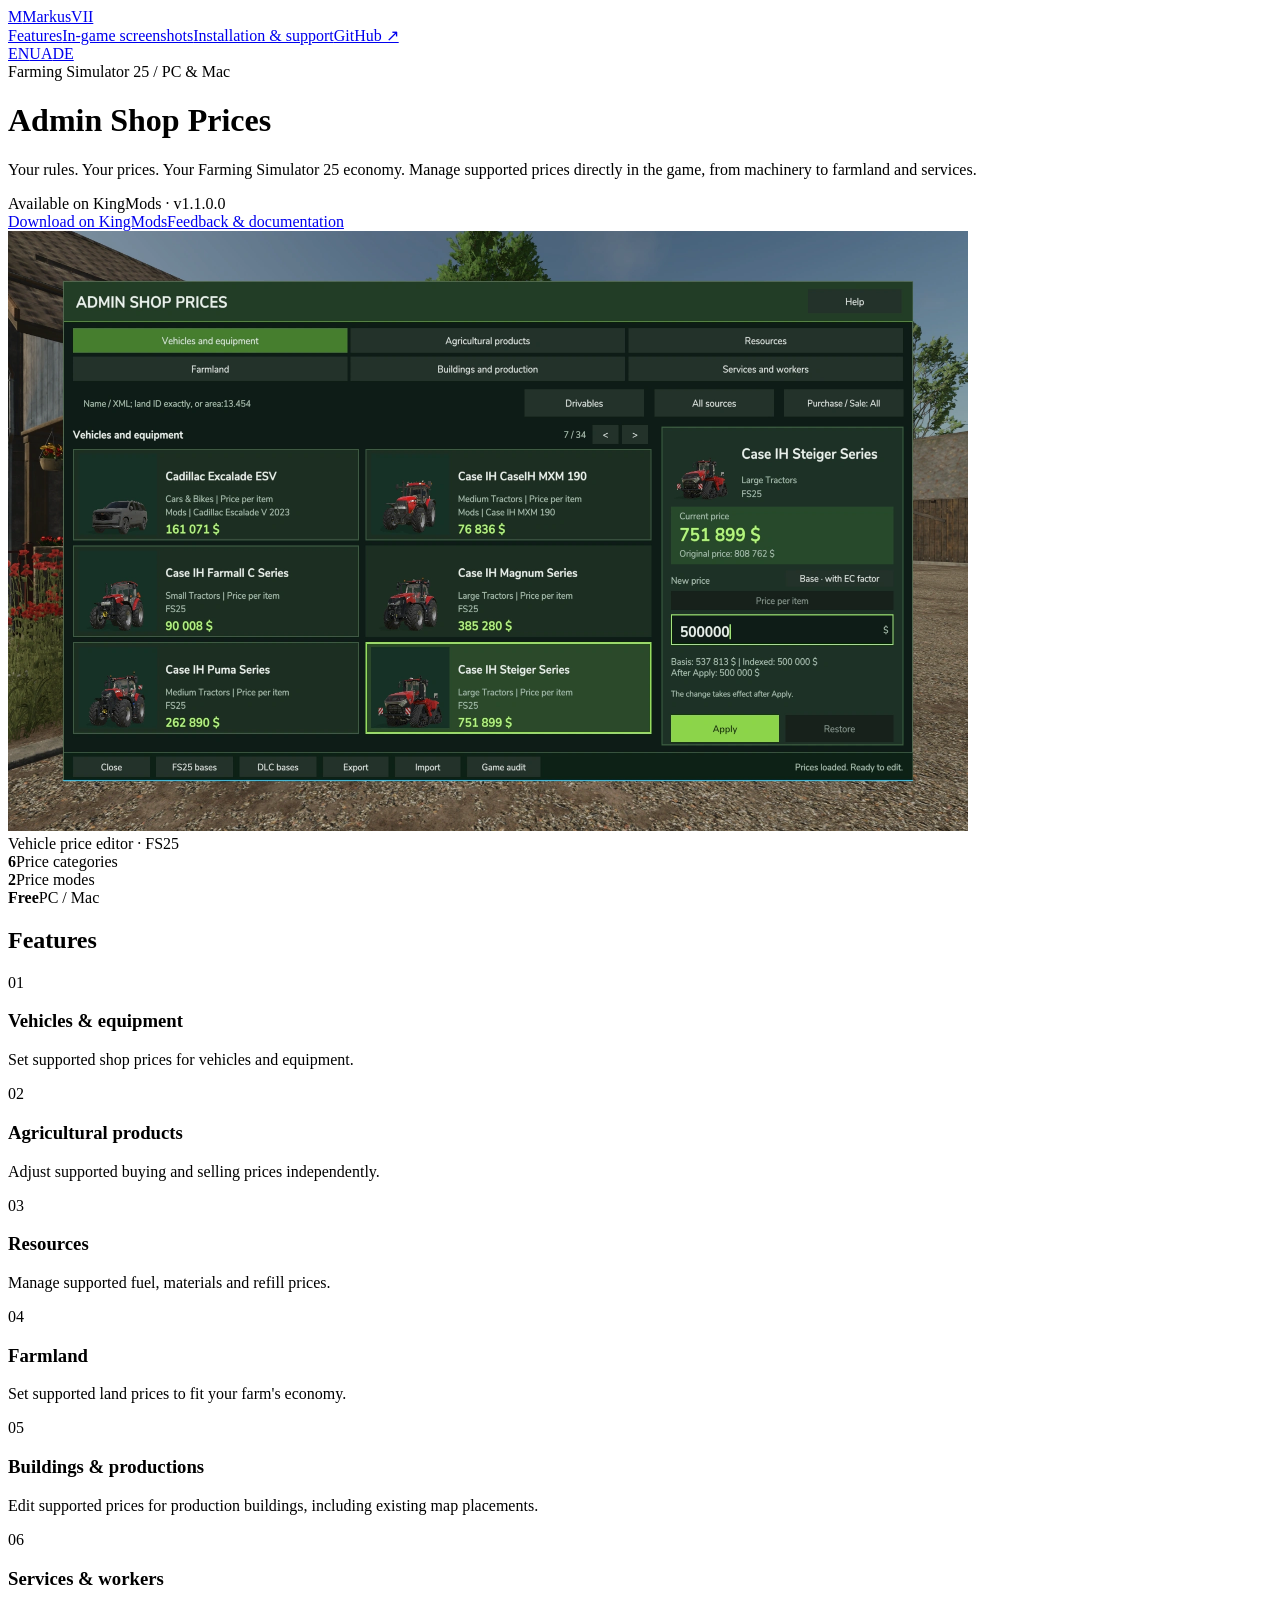
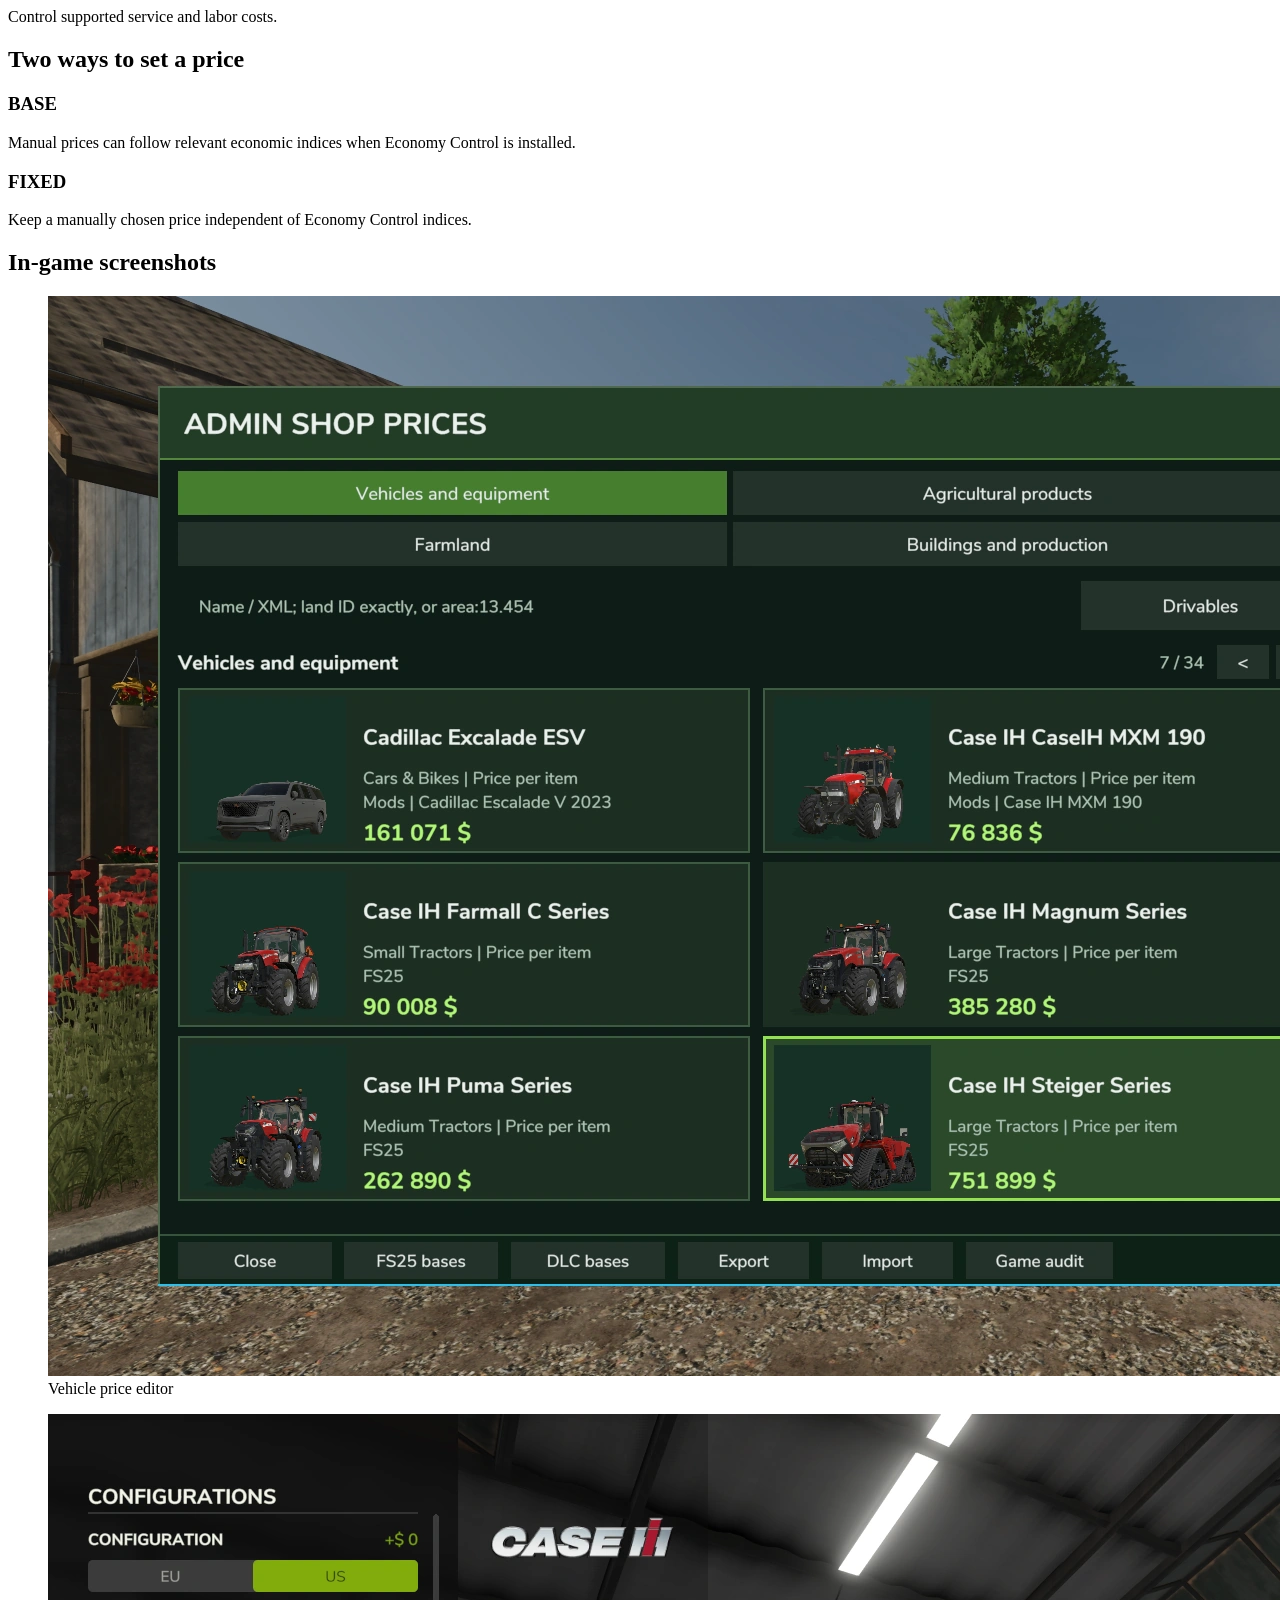
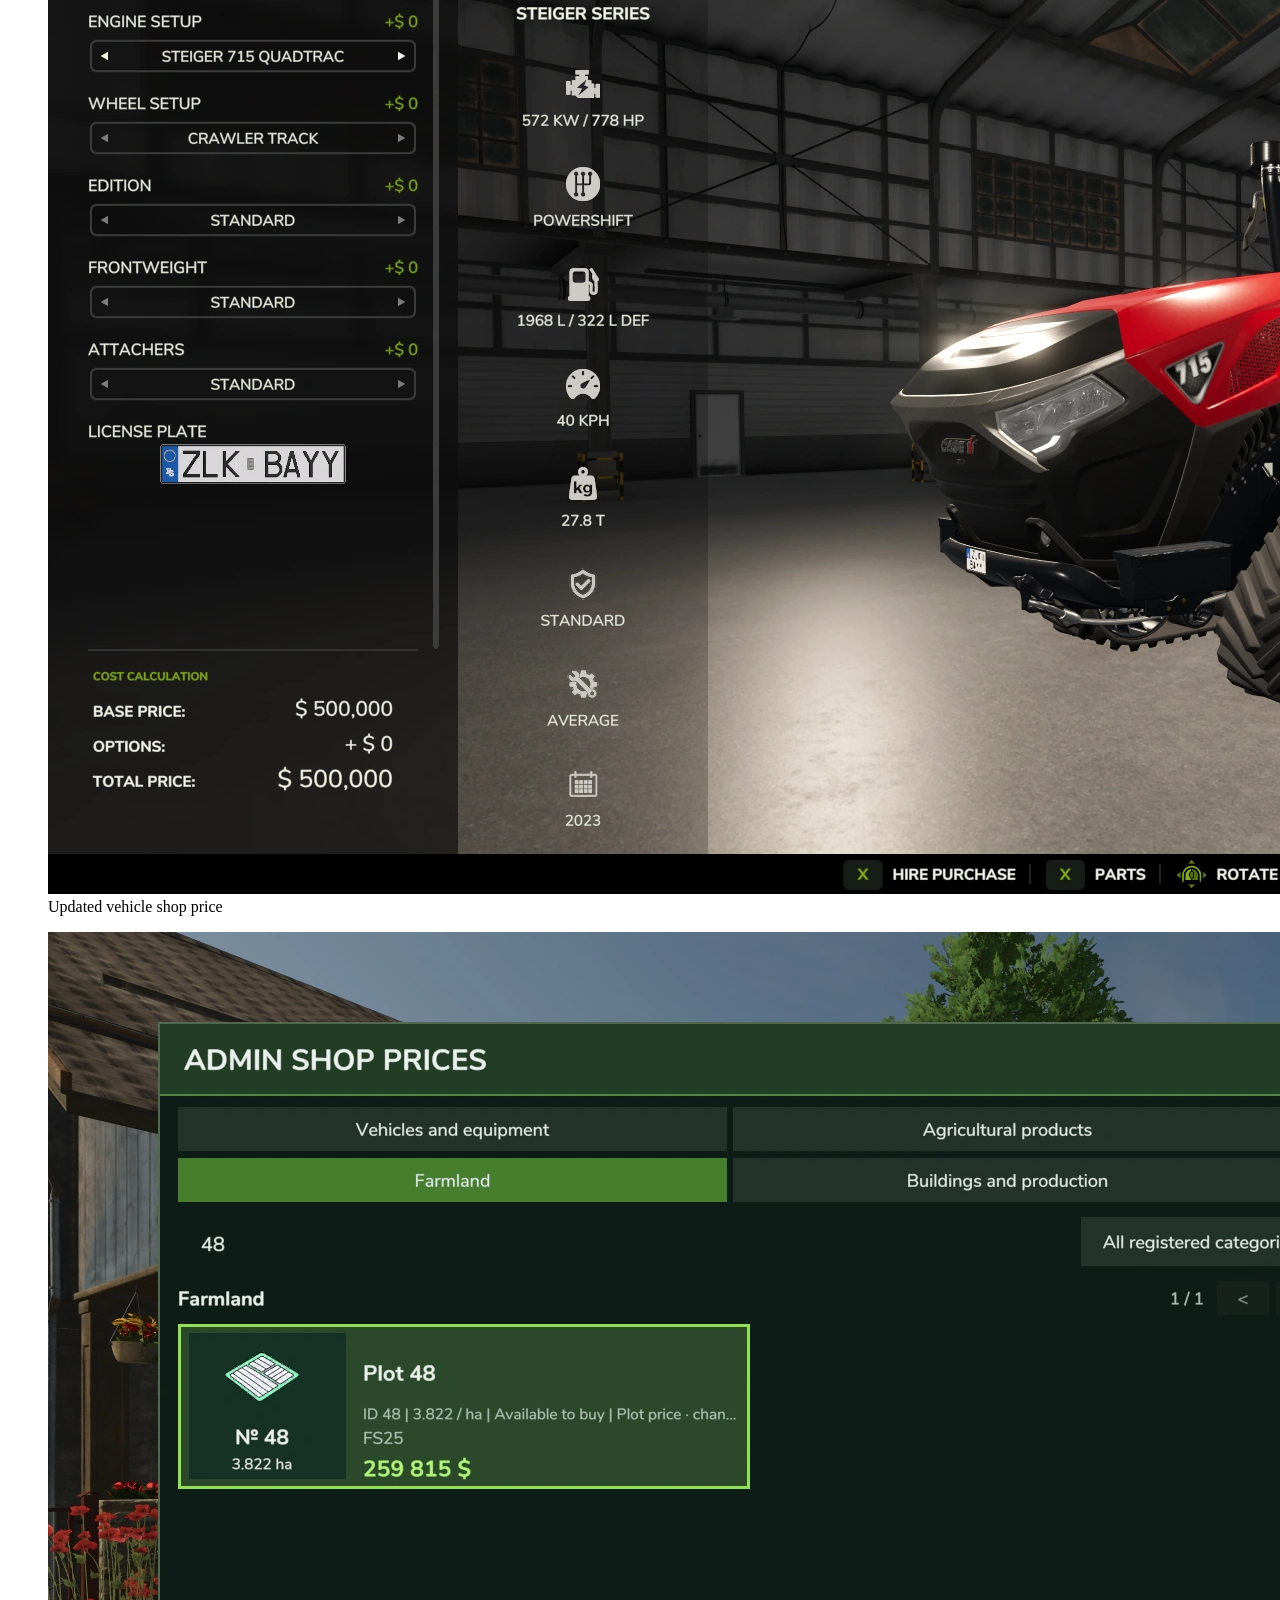
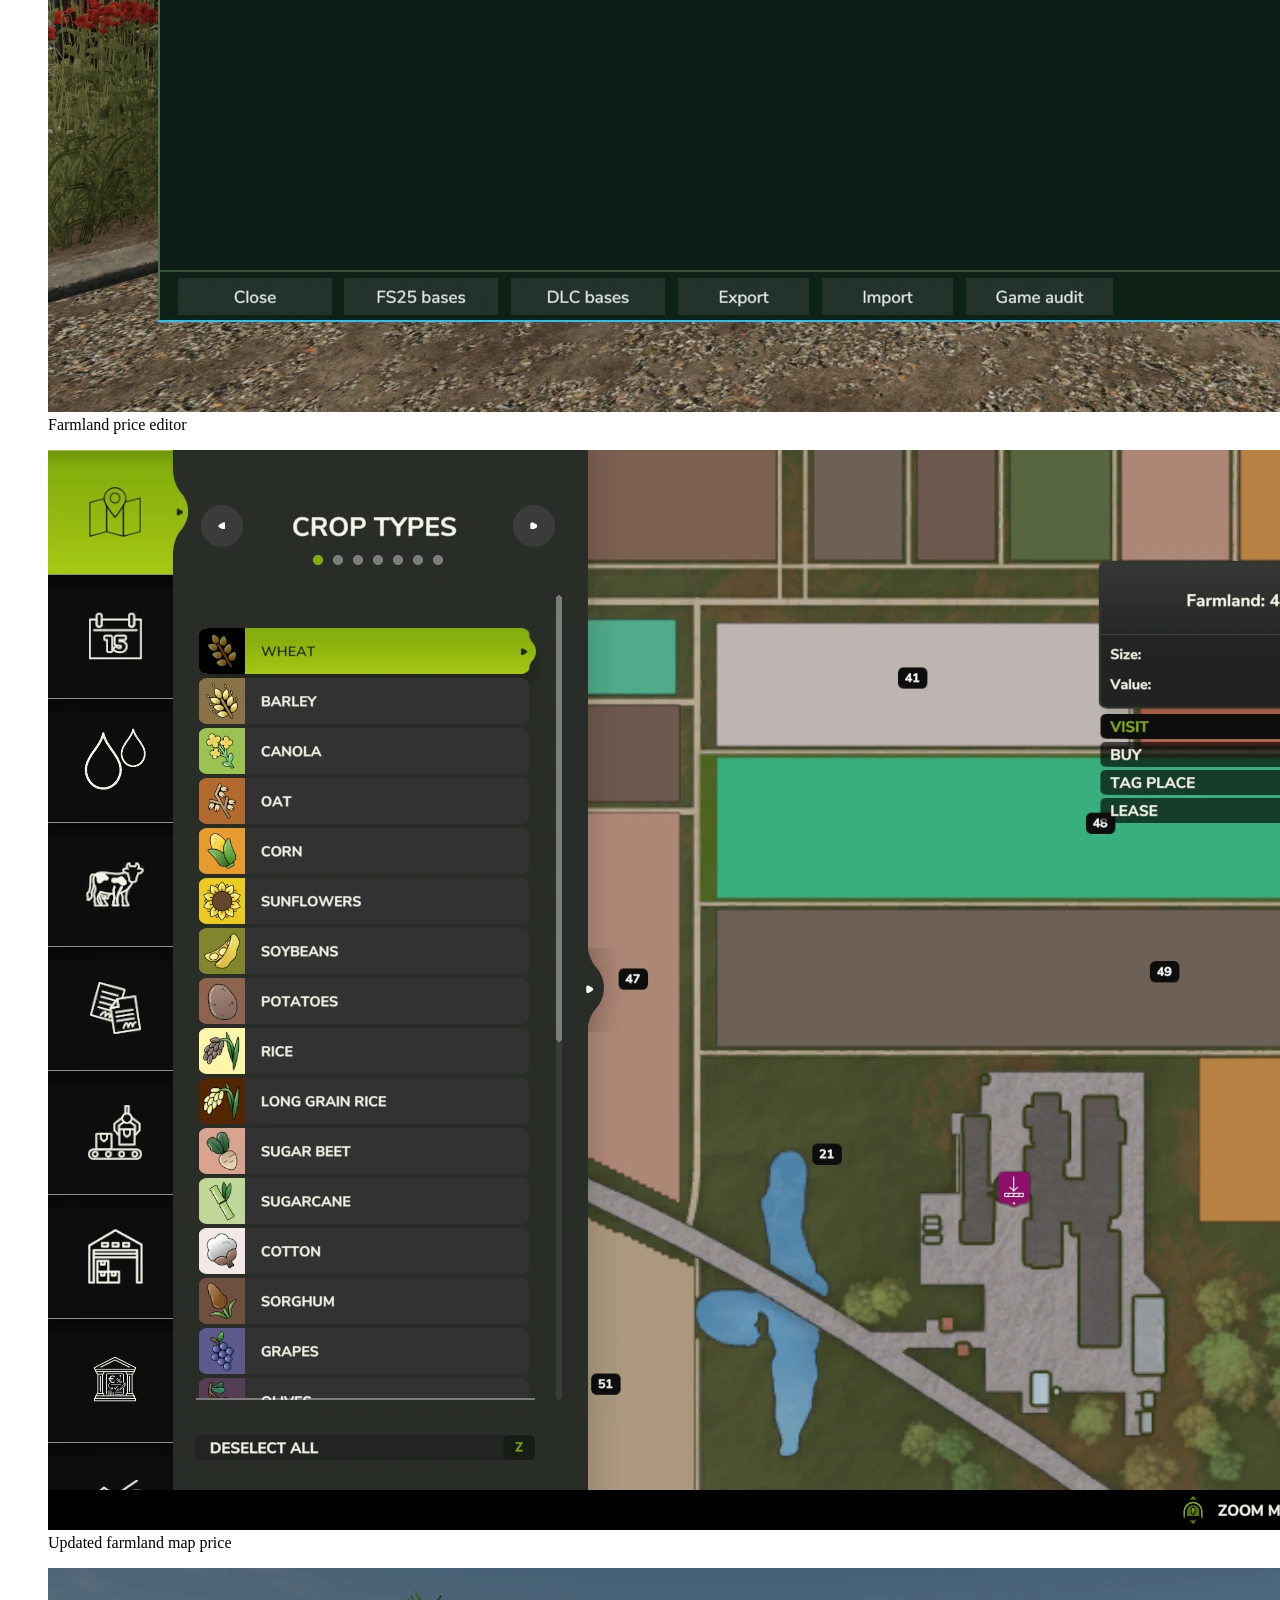
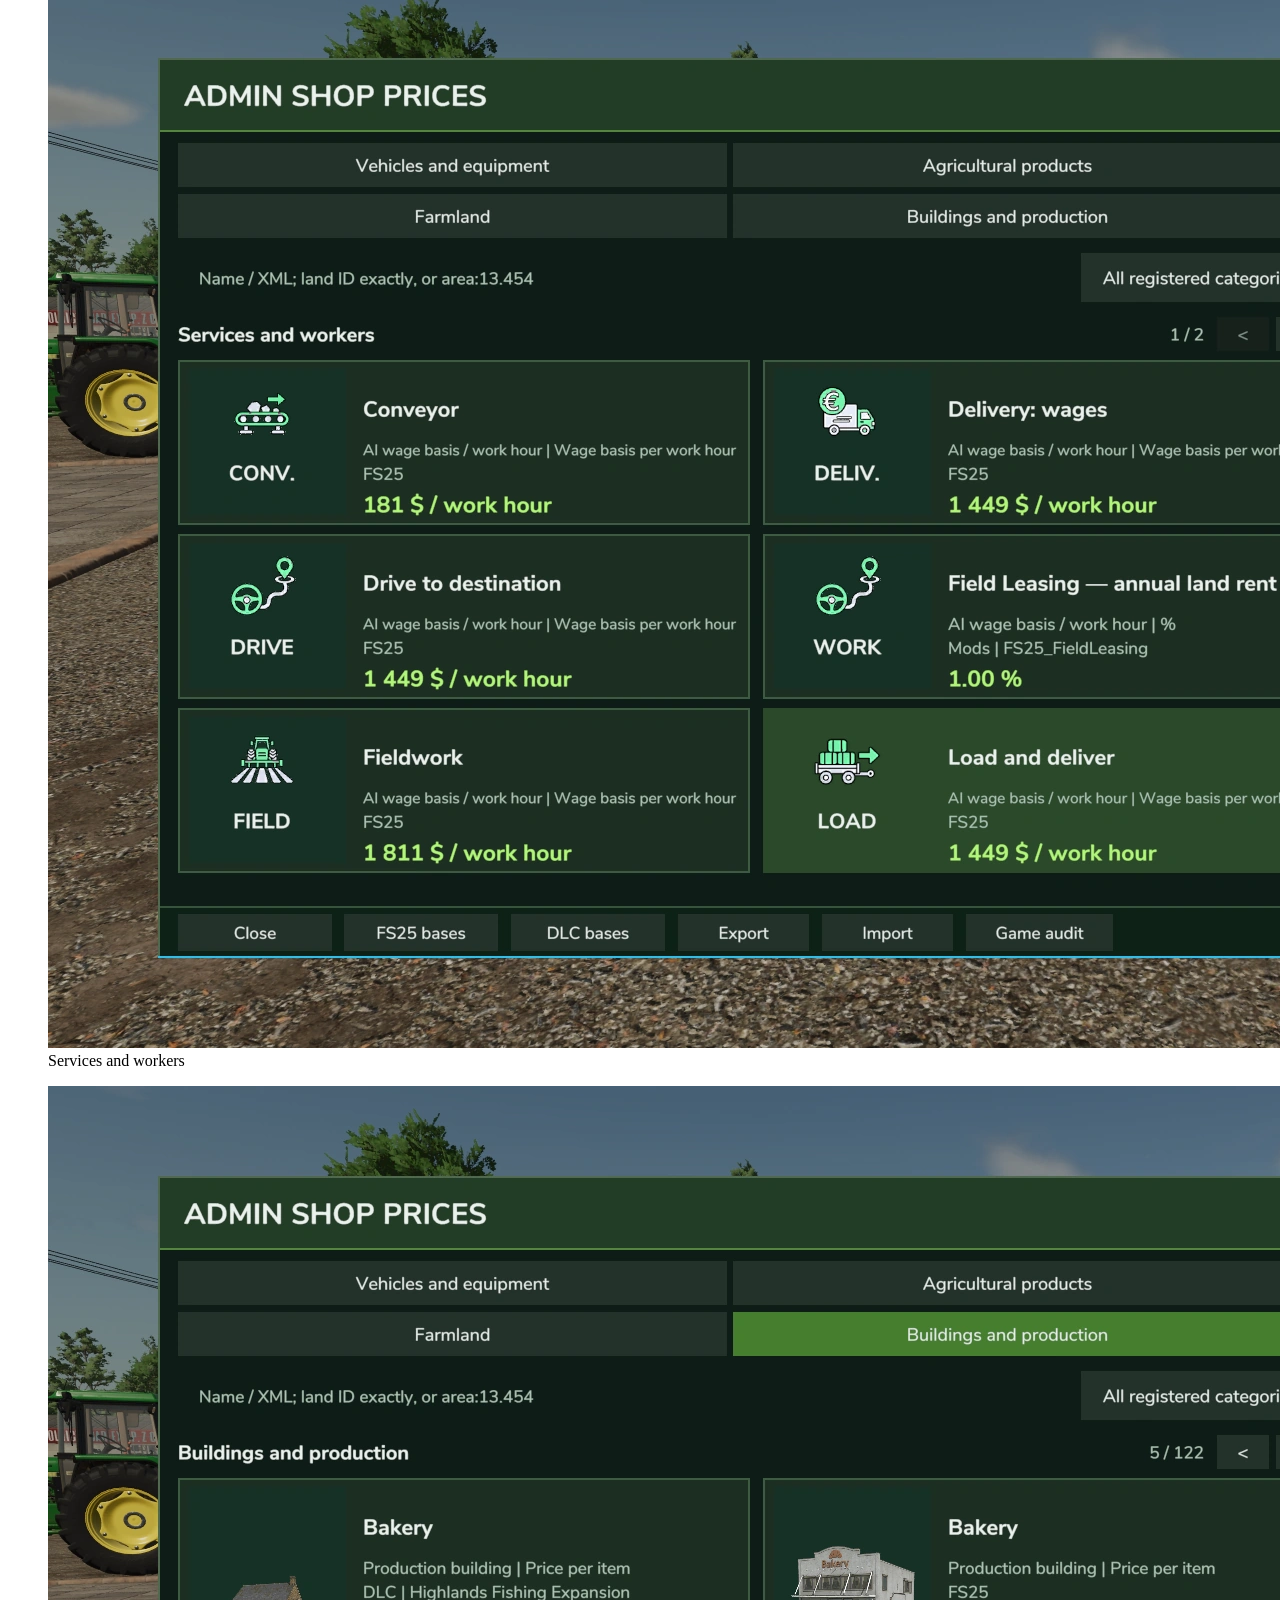
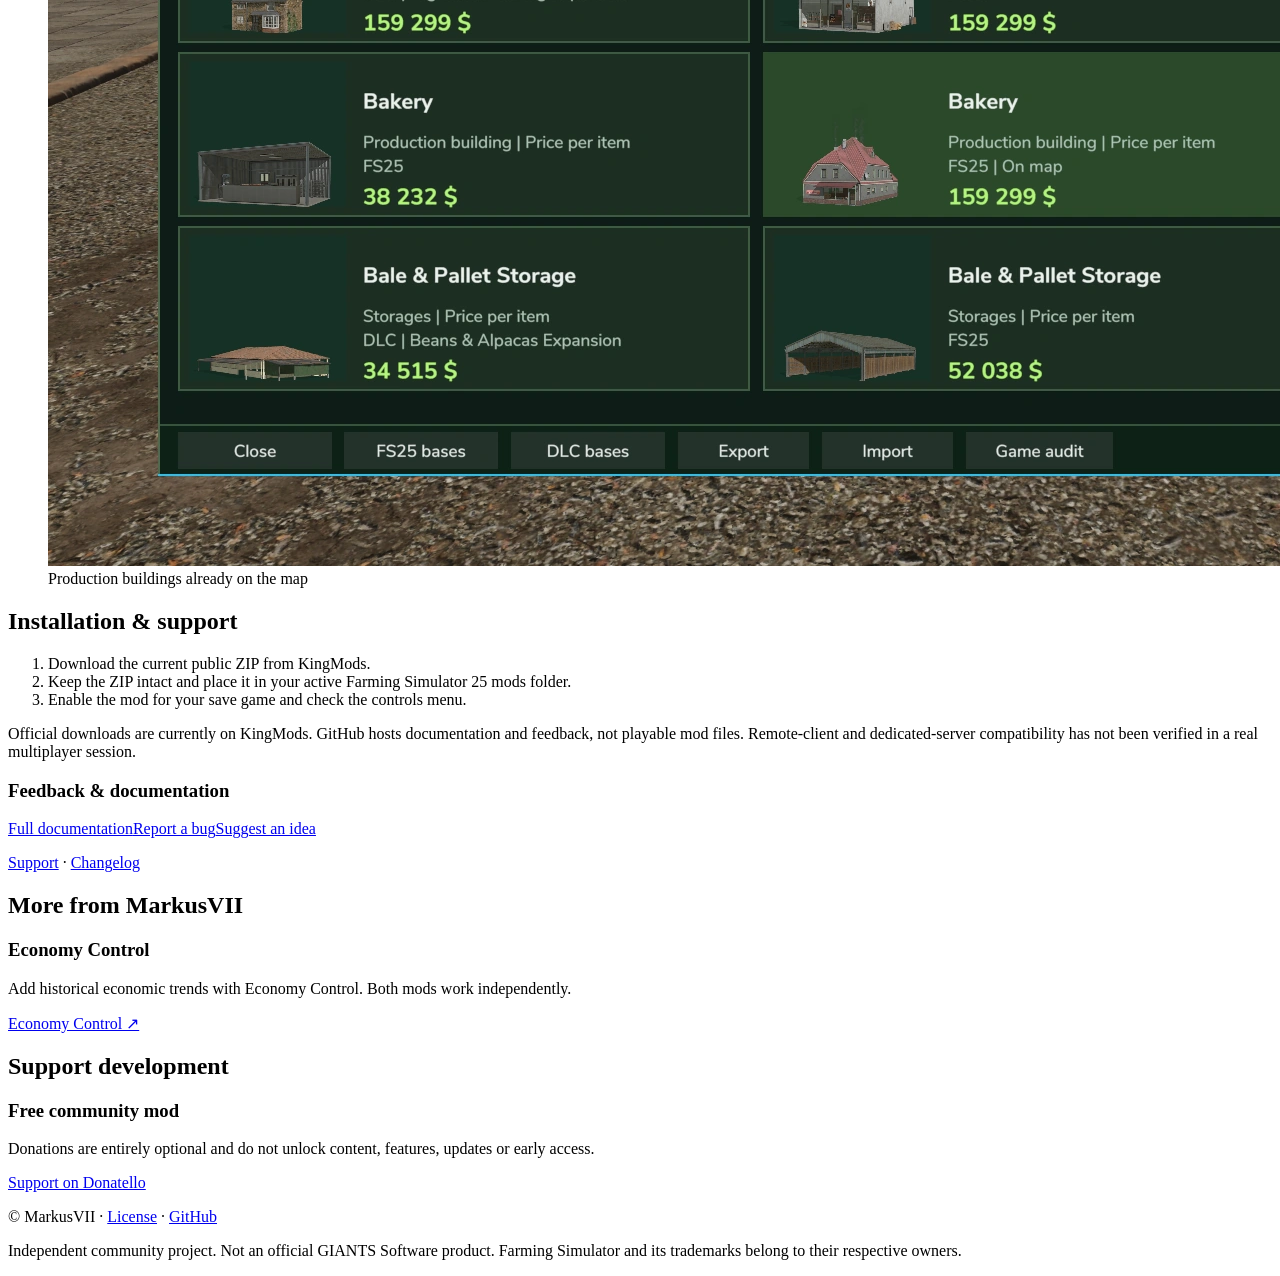
==== index.html @ 18d4f304 "Build multilingual MarkusVII project website" ====
<!doctype html>
<html lang="en"><head><meta charset="utf-8"><meta name="viewport" content="width=device-width, initial-scale=1"><title>Admin Shop Prices | Farming Simulator 25 – MarkusVII</title><meta name="description" content="Admin Shop Prices is a free Farming Simulator 25 mod for editing supported vehicle, crop, resource, land, production and service prices in-game."><meta name="theme-color" content="#101613"><meta name="robots" content="index,follow"><link rel="canonical" href="https://markusvii.github.io/FS25_AdminShopPrices/"><link rel="alternate" hreflang="en" href="https://markusvii.github.io/FS25_AdminShopPrices/"><link rel="alternate" hreflang="uk" href="https://markusvii.github.io/FS25_AdminShopPrices/uk.html"><link rel="alternate" hreflang="de" href="https://markusvii.github.io/FS25_AdminShopPrices/de.html"><link rel="alternate" hreflang="x-default" href="https://markusvii.github.io/FS25_AdminShopPrices/"><meta property="og:type" content="website"><meta property="og:title" content="Admin Shop Prices | MarkusVII"><meta property="og:description" content="Admin Shop Prices is a free Farming Simulator 25 mod for editing supported vehicle, crop, resource, land, production and service prices in-game."><meta property="og:url" content="https://markusvii.github.io/FS25_AdminShopPrices/"><meta property="og:image" content="https://markusvii.github.io/FS25_AdminShopPrices/assets/screenshots/01-vehicle-price-editor.webp"><link rel="stylesheet" href="site.css"><link rel="icon" href="site-icon.svg" type="image/svg+xml"></head><body>
<header><div class="wrap nav"><a class="brand" href="https://markusvii.github.io/FS25_AdminShopPrices/"><span class="mark" aria-hidden="true">M</span>MarkusVII</a><nav class="navlinks"><a href="#features">Features</a><a href="#gallery">In-game screenshots</a><a href="#guide">Installation & support</a><a href="https://github.com/MarkusVII/FS25_AdminShopPrices">GitHub ↗</a></nav><nav class="langs" aria-label="Language"><a href="https://markusvii.github.io/FS25_AdminShopPrices/" lang="en" aria-current="page">EN</a><a href="https://markusvii.github.io/FS25_AdminShopPrices/uk.html" lang="uk">UA</a><a href="https://markusvii.github.io/FS25_AdminShopPrices/de.html" lang="de">DE</a></nav></div></header>
<main><div class="hero"><div class="wrap"><div class="hero-grid"><div><div class="eyebrow">Farming Simulator 25 / PC &amp; Mac</div><h1>Admin Shop Prices</h1><p class="lead">Your rules. Your prices. Your Farming Simulator 25 economy. Manage supported prices directly in the game, from machinery to farmland and services.</p><div class="actions"><span class="status">Available on KingMods · v1.1.0.0</span></div><div class="actions"><a class="btn primary" href="https://www.kingmods.net/ru/fs25/mods/84435/tseny-magazina-administratora">Download on KingMods</a><a class="btn" href="https://github.com/MarkusVII/FS25_AdminShopPrices/issues">Feedback &amp; documentation</a></div></div><div class="hero-visual"><img src="assets/screenshots/01-vehicle-price-editor.webp" alt="Vehicle price editor" width="960" height="600"><div class="visual-caption">Vehicle price editor · FS25</div></div></div><div class="metrics"><div class="metric"><strong>6</strong><span>Price categories</span></div><div class="metric"><strong>2</strong><span>Price modes</span></div><div class="metric"><strong>Free</strong><span>PC / Mac</span></div></div></div></div>
<section class="content" id="features"><div class="wrap"><h2>Features</h2><div class="grid"><article class="tile"><span class="num">01</span><h3>Vehicles &amp; equipment</h3><p>Set supported shop prices for vehicles and equipment.</p></article><article class="tile"><span class="num">02</span><h3>Agricultural products</h3><p>Adjust supported buying and selling prices independently.</p></article><article class="tile"><span class="num">03</span><h3>Resources</h3><p>Manage supported fuel, materials and refill prices.</p></article><article class="tile"><span class="num">04</span><h3>Farmland</h3><p>Set supported land prices to fit your farm's economy.</p></article><article class="tile"><span class="num">05</span><h3>Buildings &amp; productions</h3><p>Edit supported prices for production buildings, including existing map placements.</p></article><article class="tile"><span class="num">06</span><h3>Services &amp; workers</h3><p>Control supported service and labor costs.</p></article></div></div></section>
<section class="content" id="modes"><div class="wrap"><h2>Two ways to set a price</h2><div class="split"><article class="panel"><h3>BASE</h3><p>Manual prices can follow relevant economic indices when Economy Control is installed.</p></article><article class="panel"><h3>FIXED</h3><p>Keep a manually chosen price independent of Economy Control indices.</p></article></div></div></section><section class="content" id="gallery"><div class="wrap"><h2>In-game screenshots</h2><div class="gallery"><figure><a href="assets/screenshots/01-vehicle-price-editor.webp"><img loading="lazy" src="assets/screenshots/01-vehicle-price-editor.webp" alt="Vehicle price editor"></a><figcaption>Vehicle price editor</figcaption></figure><figure><a href="assets/screenshots/02-vehicle-price-in-shop.webp"><img loading="lazy" src="assets/screenshots/02-vehicle-price-in-shop.webp" alt="Updated vehicle shop price"></a><figcaption>Updated vehicle shop price</figcaption></figure><figure><a href="assets/screenshots/03-farmland-price-editor.webp"><img loading="lazy" src="assets/screenshots/03-farmland-price-editor.webp" alt="Farmland price editor"></a><figcaption>Farmland price editor</figcaption></figure><figure><a href="assets/screenshots/04-farmland-price-on-map.webp"><img loading="lazy" src="assets/screenshots/04-farmland-price-on-map.webp" alt="Updated farmland map price"></a><figcaption>Updated farmland map price</figcaption></figure><figure><a href="assets/screenshots/05-services-and-workers.webp"><img loading="lazy" src="assets/screenshots/05-services-and-workers.webp" alt="Services and workers"></a><figcaption>Services and workers</figcaption></figure><figure><a href="assets/screenshots/06-on-map-production-editor.webp"><img loading="lazy" src="assets/screenshots/06-on-map-production-editor.webp" alt="Production buildings already on the map"></a><figcaption>Production buildings already on the map</figcaption></figure></div></div></section>
<section class="content" id="guide"><div class="wrap"><h2>Installation &amp; support</h2><div class="split"><article class="panel"><ol><li>Download the current public ZIP from KingMods.</li><li>Keep the ZIP intact and place it in your active Farming Simulator 25 mods folder.</li><li>Enable the mod for your save game and check the controls menu.</li></ol><p class="note">Official downloads are currently on KingMods. GitHub hosts documentation and feedback, not playable mod files. Remote-client and dedicated-server compatibility has not been verified in a real multiplayer session.</p></article><article class="panel"><h3>Feedback &amp; documentation</h3><div class="actions"><a class="btn" href="https://github.com/MarkusVII/FS25_AdminShopPrices/blob/main/README.md">Full documentation</a><a class="btn" href="https://github.com/MarkusVII/FS25_AdminShopPrices/issues/new?template=bug_report.yml">Report a bug</a><a class="btn" href="https://github.com/MarkusVII/FS25_AdminShopPrices/issues/new?template=feature_request.yml">Suggest an idea</a></div><p class="note"><a href="https://github.com/MarkusVII/FS25_AdminShopPrices/blob/main/SUPPORT.md">Support</a> · <a href="https://github.com/MarkusVII/FS25_AdminShopPrices/blob/main/CHANGELOG.md">Changelog</a></p></article></div></div></section>
<section class="content" id="related"><div class="wrap"><h2>More from MarkusVII</h2><div class="panel cross"><div><h3>Economy Control</h3><p>Add historical economic trends with Economy Control. Both mods work independently.</p></div><a class="btn" href="https://markusvii.github.io/FS25_EconomyControl/">Economy Control ↗</a></div></div></section>
<section class="content" id="support"><div class="wrap"><h2>Support development</h2><div class="panel cross"><div><h3>Free community mod</h3><p>Donations are entirely optional and do not unlock content, features, updates or early access.</p></div><a class="btn" href="https://donatello.to/MarkusVII">Support on Donatello</a></div></div></section>
</main><footer><div class="wrap"><p>© MarkusVII · <a href="https://github.com/MarkusVII/FS25_AdminShopPrices/blob/main/LICENSE.md">License</a> · <a href="https://github.com/MarkusVII/FS25_AdminShopPrices">GitHub</a></p><p>Independent community project. Not an official GIANTS Software product. Farming Simulator and its trademarks belong to their respective owners.</p></div></footer></body></html>
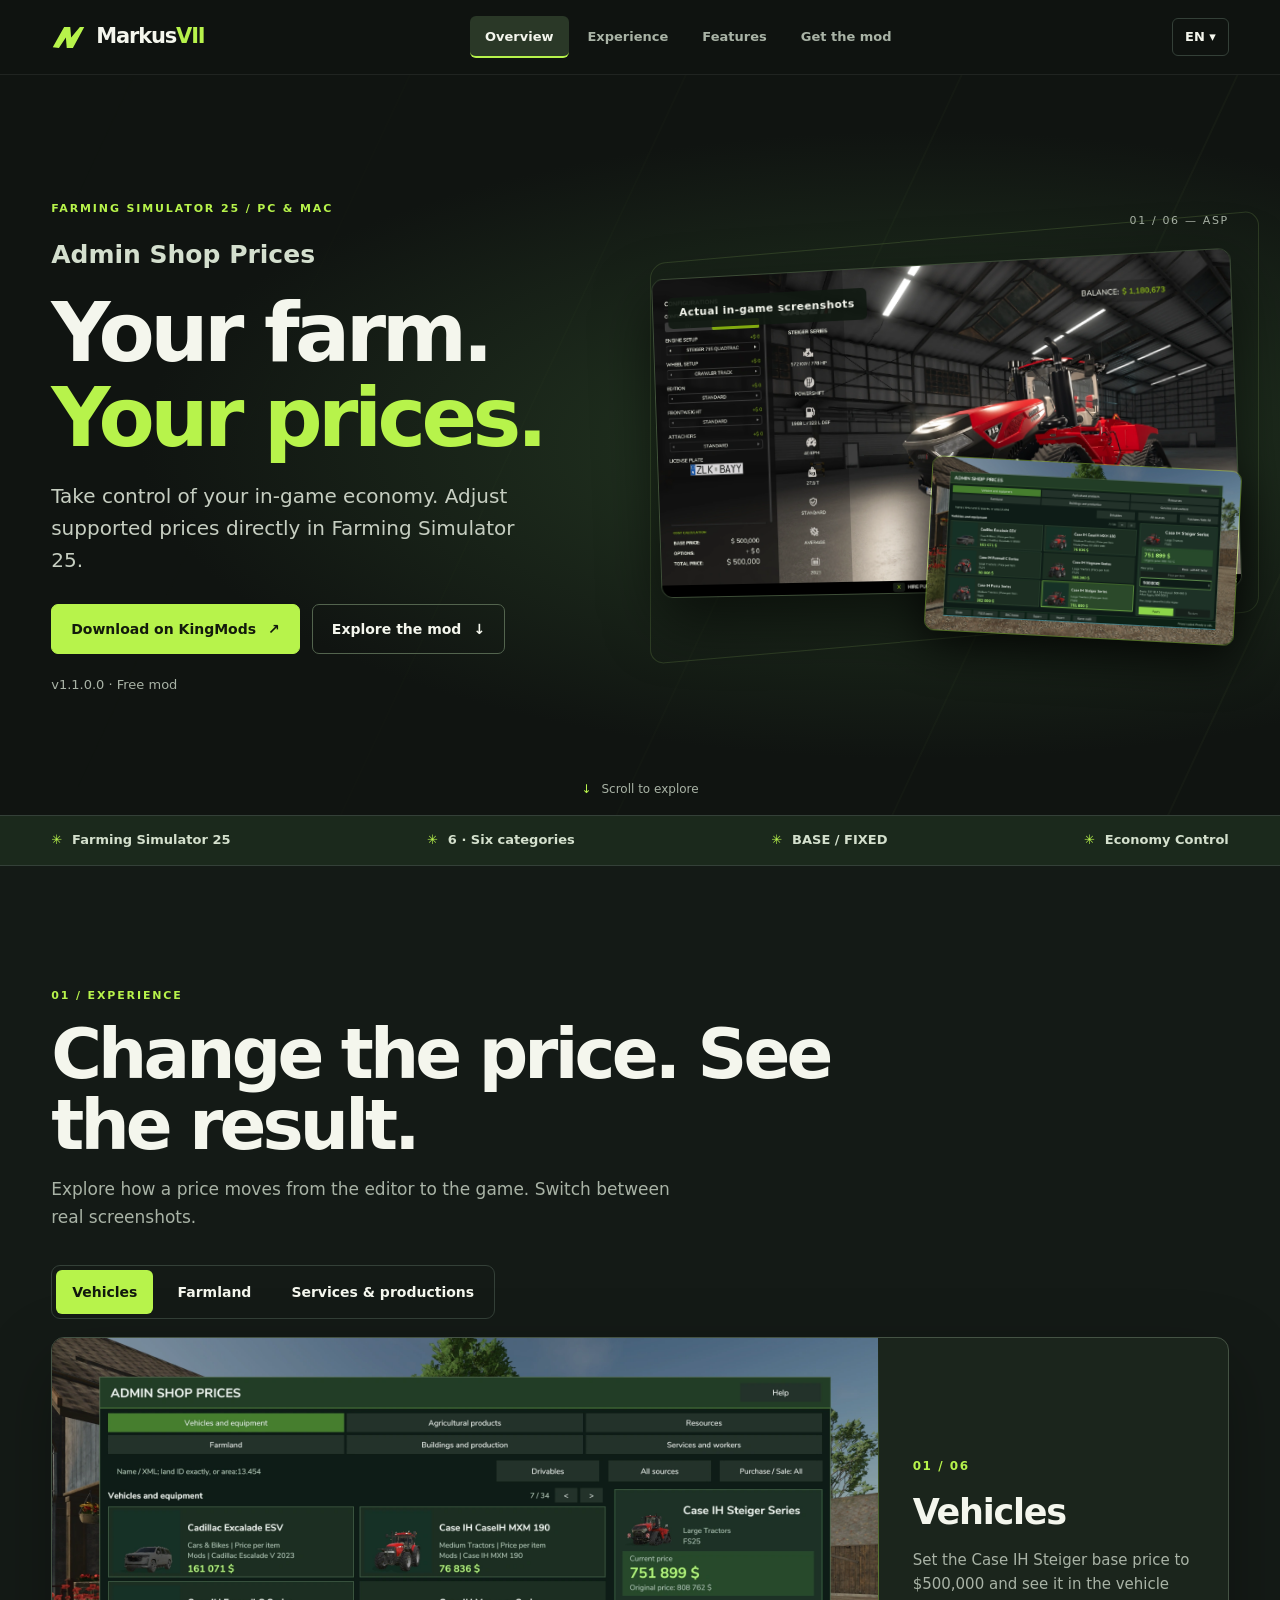
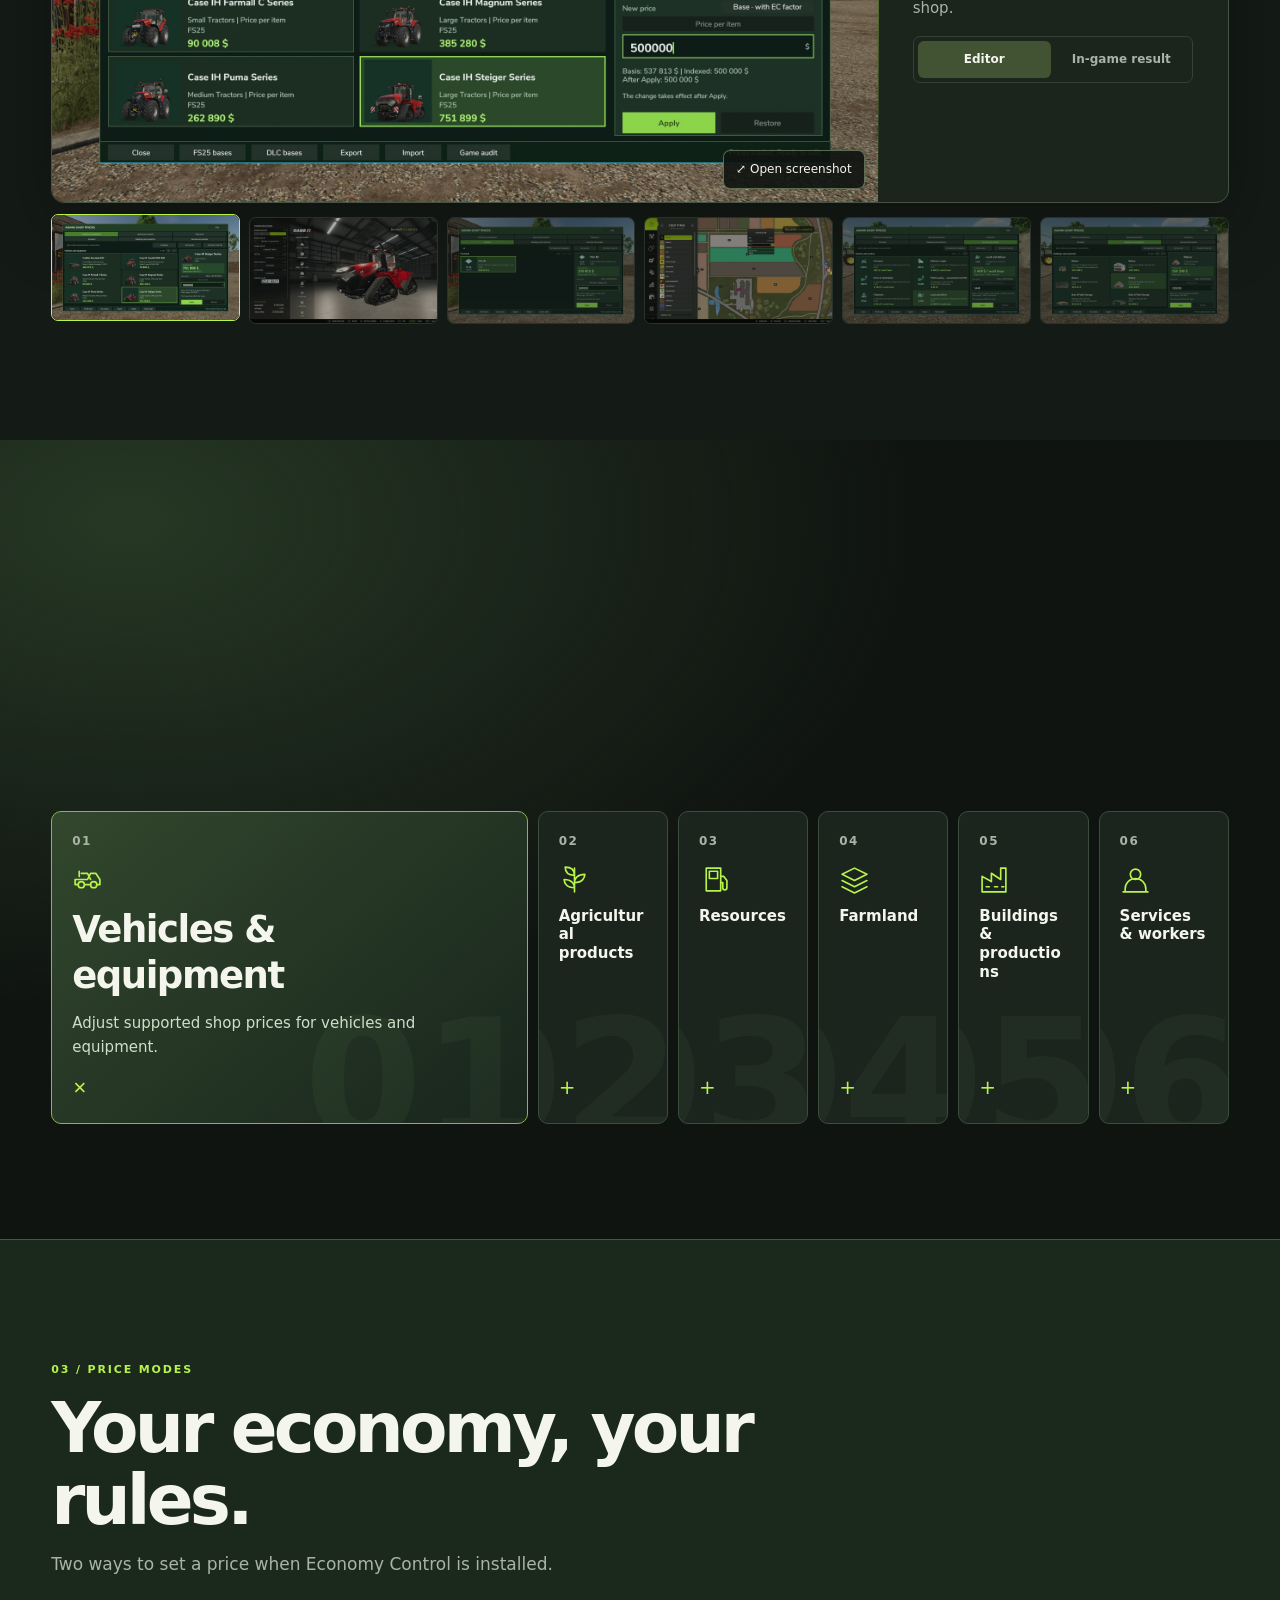
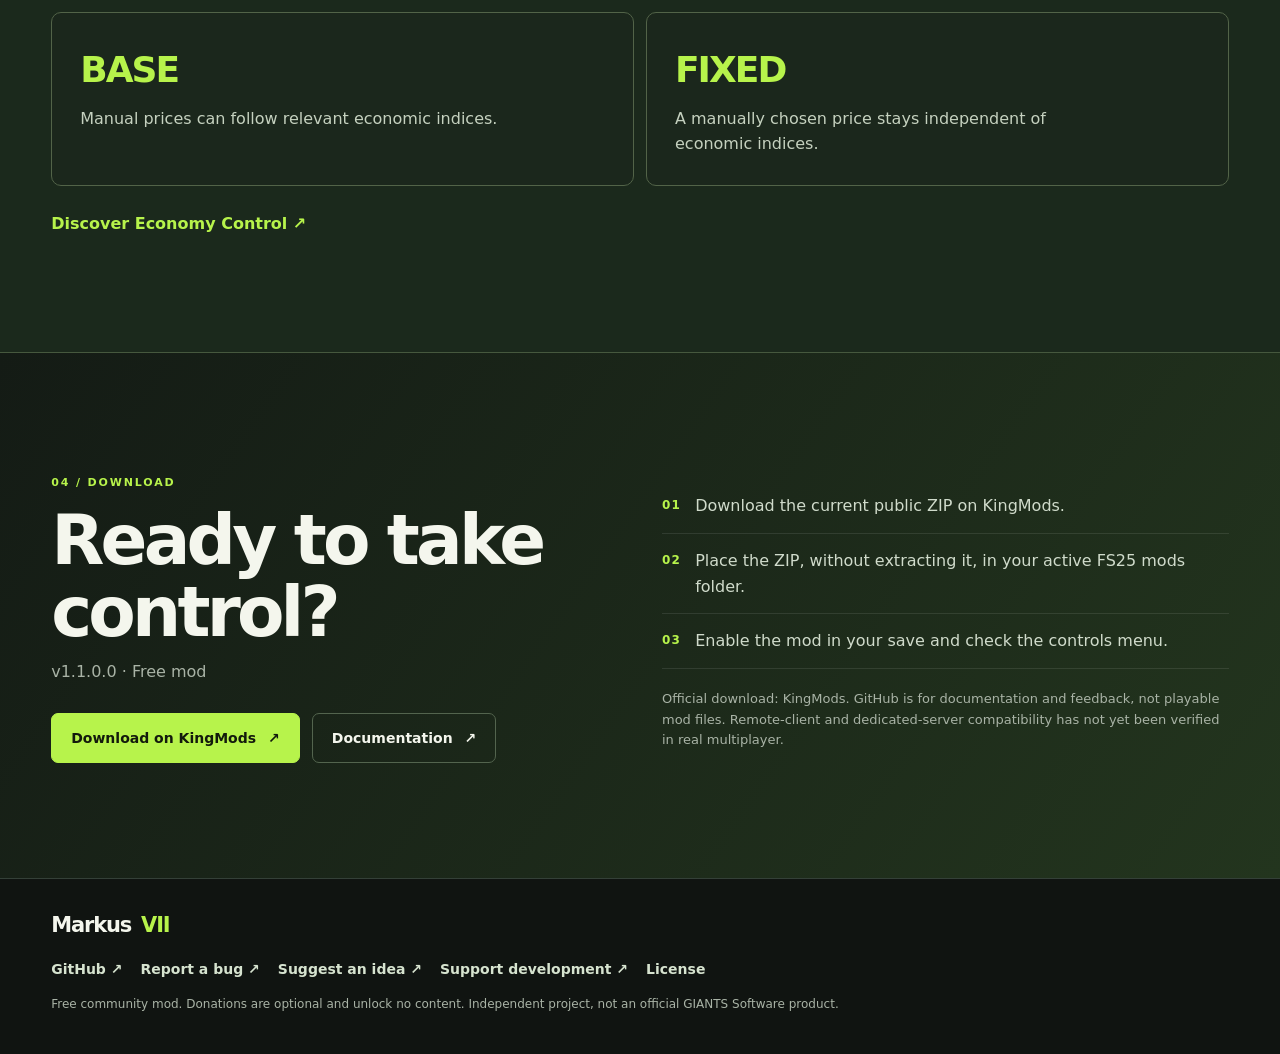
==== commit 0891991b: "Redesign ASP with interactive layered product experience" ====
--- a/index.html
+++ b/index.html
@@ -1,10 +1,8 @@
-<!doctype html>
-<html lang="en"><head><meta charset="utf-8"><meta name="viewport" content="width=device-width, initial-scale=1"><title>Admin Shop Prices | Farming Simulator 25 – MarkusVII</title><meta name="description" content="Admin Shop Prices is a free Farming Simulator 25 mod for editing supported vehicle, crop, resource, land, production and service prices in-game."><meta name="theme-color" content="#101613"><meta name="robots" content="index,follow"><link rel="canonical" href="https://markusvii.github.io/FS25_AdminShopPrices/"><link rel="alternate" hreflang="en" href="https://markusvii.github.io/FS25_AdminShopPrices/"><link rel="alternate" hreflang="uk" href="https://markusvii.github.io/FS25_AdminShopPrices/uk.html"><link rel="alternate" hreflang="de" href="https://markusvii.github.io/FS25_AdminShopPrices/de.html"><link rel="alternate" hreflang="x-default" href="https://markusvii.github.io/FS25_AdminShopPrices/"><meta property="og:type" content="website"><meta property="og:title" content="Admin Shop Prices | MarkusVII"><meta property="og:description" content="Admin Shop Prices is a free Farming Simulator 25 mod for editing supported vehicle, crop, resource, land, production and service prices in-game."><meta property="og:url" content="https://markusvii.github.io/FS25_AdminShopPrices/"><meta property="og:image" content="https://markusvii.github.io/FS25_AdminShopPrices/assets/screenshots/01-vehicle-price-editor.webp"><link rel="stylesheet" href="site.css"><link rel="icon" href="site-icon.svg" type="image/svg+xml"></head><body>
-<header><div class="wrap nav"><a class="brand" href="https://markusvii.github.io/FS25_AdminShopPrices/"><span class="mark" aria-hidden="true">M</span>MarkusVII</a><nav class="navlinks"><a href="#features">Features</a><a href="#gallery">In-game screenshots</a><a href="#guide">Installation & support</a><a href="https://github.com/MarkusVII/FS25_AdminShopPrices">GitHub ↗</a></nav><nav class="langs" aria-label="Language"><a href="https://markusvii.github.io/FS25_AdminShopPrices/" lang="en" aria-current="page">EN</a><a href="https://markusvii.github.io/FS25_AdminShopPrices/uk.html" lang="uk">UA</a><a href="https://markusvii.github.io/FS25_AdminShopPrices/de.html" lang="de">DE</a></nav></div></header>
-<main><div class="hero"><div class="wrap"><div class="hero-grid"><div><div class="eyebrow">Farming Simulator 25 / PC &amp; Mac</div><h1>Admin Shop Prices</h1><p class="lead">Your rules. Your prices. Your Farming Simulator 25 economy. Manage supported prices directly in the game, from machinery to farmland and services.</p><div class="actions"><span class="status">Available on KingMods · v1.1.0.0</span></div><div class="actions"><a class="btn primary" href="https://www.kingmods.net/ru/fs25/mods/84435/tseny-magazina-administratora">Download on KingMods</a><a class="btn" href="https://github.com/MarkusVII/FS25_AdminShopPrices/issues">Feedback &amp; documentation</a></div></div><div class="hero-visual"><img src="assets/screenshots/01-vehicle-price-editor.webp" alt="Vehicle price editor" width="960" height="600"><div class="visual-caption">Vehicle price editor · FS25</div></div></div><div class="metrics"><div class="metric"><strong>6</strong><span>Price categories</span></div><div class="metric"><strong>2</strong><span>Price modes</span></div><div class="metric"><strong>Free</strong><span>PC / Mac</span></div></div></div></div>
-<section class="content" id="features"><div class="wrap"><h2>Features</h2><div class="grid"><article class="tile"><span class="num">01</span><h3>Vehicles &amp; equipment</h3><p>Set supported shop prices for vehicles and equipment.</p></article><article class="tile"><span class="num">02</span><h3>Agricultural products</h3><p>Adjust supported buying and selling prices independently.</p></article><article class="tile"><span class="num">03</span><h3>Resources</h3><p>Manage supported fuel, materials and refill prices.</p></article><article class="tile"><span class="num">04</span><h3>Farmland</h3><p>Set supported land prices to fit your farm's economy.</p></article><article class="tile"><span class="num">05</span><h3>Buildings &amp; productions</h3><p>Edit supported prices for production buildings, including existing map placements.</p></article><article class="tile"><span class="num">06</span><h3>Services &amp; workers</h3><p>Control supported service and labor costs.</p></article></div></div></section>
-<section class="content" id="modes"><div class="wrap"><h2>Two ways to set a price</h2><div class="split"><article class="panel"><h3>BASE</h3><p>Manual prices can follow relevant economic indices when Economy Control is installed.</p></article><article class="panel"><h3>FIXED</h3><p>Keep a manually chosen price independent of Economy Control indices.</p></article></div></div></section><section class="content" id="gallery"><div class="wrap"><h2>In-game screenshots</h2><div class="gallery"><figure><a href="assets/screenshots/01-vehicle-price-editor.webp"><img loading="lazy" src="assets/screenshots/01-vehicle-price-editor.webp" alt="Vehicle price editor"></a><figcaption>Vehicle price editor</figcaption></figure><figure><a href="assets/screenshots/02-vehicle-price-in-shop.webp"><img loading="lazy" src="assets/screenshots/02-vehicle-price-in-shop.webp" alt="Updated vehicle shop price"></a><figcaption>Updated vehicle shop price</figcaption></figure><figure><a href="assets/screenshots/03-farmland-price-editor.webp"><img loading="lazy" src="assets/screenshots/03-farmland-price-editor.webp" alt="Farmland price editor"></a><figcaption>Farmland price editor</figcaption></figure><figure><a href="assets/screenshots/04-farmland-price-on-map.webp"><img loading="lazy" src="assets/screenshots/04-farmland-price-on-map.webp" alt="Updated farmland map price"></a><figcaption>Updated farmland map price</figcaption></figure><figure><a href="assets/screenshots/05-services-and-workers.webp"><img loading="lazy" src="assets/screenshots/05-services-and-workers.webp" alt="Services and workers"></a><figcaption>Services and workers</figcaption></figure><figure><a href="assets/screenshots/06-on-map-production-editor.webp"><img loading="lazy" src="assets/screenshots/06-on-map-production-editor.webp" alt="Production buildings already on the map"></a><figcaption>Production buildings already on the map</figcaption></figure></div></div></section>
-<section class="content" id="guide"><div class="wrap"><h2>Installation &amp; support</h2><div class="split"><article class="panel"><ol><li>Download the current public ZIP from KingMods.</li><li>Keep the ZIP intact and place it in your active Farming Simulator 25 mods folder.</li><li>Enable the mod for your save game and check the controls menu.</li></ol><p class="note">Official downloads are currently on KingMods. GitHub hosts documentation and feedback, not playable mod files. Remote-client and dedicated-server compatibility has not been verified in a real multiplayer session.</p></article><article class="panel"><h3>Feedback &amp; documentation</h3><div class="actions"><a class="btn" href="https://github.com/MarkusVII/FS25_AdminShopPrices/blob/main/README.md">Full documentation</a><a class="btn" href="https://github.com/MarkusVII/FS25_AdminShopPrices/issues/new?template=bug_report.yml">Report a bug</a><a class="btn" href="https://github.com/MarkusVII/FS25_AdminShopPrices/issues/new?template=feature_request.yml">Suggest an idea</a></div><p class="note"><a href="https://github.com/MarkusVII/FS25_AdminShopPrices/blob/main/SUPPORT.md">Support</a> · <a href="https://github.com/MarkusVII/FS25_AdminShopPrices/blob/main/CHANGELOG.md">Changelog</a></p></article></div></div></section>
-<section class="content" id="related"><div class="wrap"><h2>More from MarkusVII</h2><div class="panel cross"><div><h3>Economy Control</h3><p>Add historical economic trends with Economy Control. Both mods work independently.</p></div><a class="btn" href="https://markusvii.github.io/FS25_EconomyControl/">Economy Control ↗</a></div></div></section>
-<section class="content" id="support"><div class="wrap"><h2>Support development</h2><div class="panel cross"><div><h3>Free community mod</h3><p>Donations are entirely optional and do not unlock content, features, updates or early access.</p></div><a class="btn" href="https://donatello.to/MarkusVII">Support on Donatello</a></div></div></section>
-</main><footer><div class="wrap"><p>© MarkusVII · <a href="https://github.com/MarkusVII/FS25_AdminShopPrices/blob/main/LICENSE.md">License</a> · <a href="https://github.com/MarkusVII/FS25_AdminShopPrices">GitHub</a></p><p>Independent community project. Not an official GIANTS Software product. Farming Simulator and its trademarks belong to their respective owners.</p></div></footer></body></html>+<!doctype html><html lang="en"><head><meta charset="utf-8"><meta name="viewport" content="width=device-width,initial-scale=1"><title>Admin Shop Prices | Farming Simulator 25 – MarkusVII</title><meta name="description" content="Admin Shop Prices for Farming Simulator 25: control supported in-game prices for vehicles, crops, resources, land, productions and services."><meta name="theme-color" content="#101411"><meta name="robots" content="index,follow"><link rel="canonical" href="https://markusvii.github.io/FS25_AdminShopPrices/"><link rel="alternate" hreflang="en" href="https://markusvii.github.io/FS25_AdminShopPrices/"><link rel="alternate" hreflang="uk" href="https://markusvii.github.io/FS25_AdminShopPrices/uk.html"><link rel="alternate" hreflang="de" href="https://markusvii.github.io/FS25_AdminShopPrices/de.html"><link rel="alternate" hreflang="x-default" href="https://markusvii.github.io/FS25_AdminShopPrices/"><meta property="og:title" content="Admin Shop Prices – MarkusVII"><meta property="og:description" content="Admin Shop Prices for Farming Simulator 25: control supported in-game prices for vehicles, crops, resources, land, productions and services."><meta property="og:type" content="website"><meta property="og:url" content="https://markusvii.github.io/FS25_AdminShopPrices/"><meta property="og:image" content="https://markusvii.github.io/FS25_AdminShopPrices/assets/screenshots/02-vehicle-price-in-shop.webp"><link rel="icon" href="site-icon.svg" type="image/svg+xml"><link rel="stylesheet" href="site.css"><script defer src="site.js"></script></head><body><header class="header"><div class="wrap header-in"><a class="brand" href="#overview"><svg viewBox="0 0 40 40" aria-hidden="true"><path fill="#b7f34b" d="M2 31 15 8h7l1 12L33 8h5L25 32h-7l-1-12L9 32z"/></svg><span>Markus<em>VII</em></span></a><nav class="nav" aria-label="Overview"><span class="nav-marker" aria-hidden="true"></span><a href="#overview">Overview</a><a href="#experience">Experience</a><a href="#features">Features</a><a href="#download">Get the mod</a></nav><details class="lang"><summary>EN ▾</summary><div class="lang-menu"><a href="https://markusvii.github.io/FS25_AdminShopPrices/" lang="en" aria-current="page">English</a><a href="https://markusvii.github.io/FS25_AdminShopPrices/uk.html" lang="uk">Українська</a><a href="https://markusvii.github.io/FS25_AdminShopPrices/de.html" lang="de">Deutsch</a></div></details></div><div class="progress" aria-hidden="true"></div></header>
+<main><section id="overview" class="hero"><div class="wrap hero-in"><div class="hero-text"><span class="kicker">FARMING SIMULATOR 25 / PC & MAC</span><p class="mod-name">Admin Shop Prices</p><h1>Your farm.<span>Your prices.</span></h1><p class="lead">Take control of your in-game economy. Adjust supported prices directly in Farming Simulator 25.</p><div class="actions"><a class="button primary" href="https://www.kingmods.net/ru/fs25/mods/84435/tseny-magazina-administratora">Download on KingMods <span class="arrow" aria-hidden="true">↗</span></a><a class="button" href="#experience">Explore the mod <span class="arrow">↓</span></a></div><p class="version">v1.1.0.0 · Free mod</p></div><div class="hero-media"><span class="hero-index">01 / 06 — ASP</span><div class="hero-shot"><img src="assets/screenshots/02-vehicle-price-in-shop.webp" alt="Vehicle shop" fetchpriority="high"><span class="shot-label">Actual in-game screenshots</span></div><div class="floating-shot"><img src="assets/screenshots/01-vehicle-price-editor.webp" alt="Vehicle price editor"></div></div></div><a class="scroll-hint" href="#experience"><span>↓</span>Scroll to explore</a></section><div class="ribbon"><div class="wrap ribbon-in"><span>Farming Simulator 25</span><span>6 · Six categories</span><span>BASE / FIXED</span><span>Economy Control</span></div></div>
+<section class="section experience" id="experience"><div class="wrap"><div class="heading reveal"><span class="kicker">01 / EXPERIENCE</span><h2>Change the price. See the result.</h2><p>Explore how a price moves from the editor to the game. Switch between real screenshots.</p></div><div class="reveal"><div class="selector"><button class="scene-button" type="button" aria-pressed="true">Vehicles</button><button class="scene-button" type="button" aria-pressed="false">Farmland</button><button class="scene-button" type="button" aria-pressed="false">Services &amp; productions</button></div><div class="showcase"><div class="stage"><img class="stage-image" src="assets/screenshots/01-vehicle-price-editor.webp" alt="Vehicle price editor" loading="lazy"><button type="button" class="stage-open" aria-label="Open screenshot">⤢ Open screenshot</button></div><div class="scene-info"><div class="scene-counter">01 / 06</div><h3 id="scene-title">Vehicles</h3><p id="scene-copy" aria-live="polite">Set the Case IH Steiger base price to $500,000 and see it in the vehicle shop.</p><div class="view-toggle"><button type="button" class="view-button" aria-pressed="true">Editor</button><button type="button" class="view-button" aria-pressed="false">In-game result</button></div></div></div><div class="thumbs"><button class="thumb" type="button" aria-pressed="true" aria-label="Vehicle price editor"><img loading="lazy" src="assets/screenshots/01-vehicle-price-editor.webp" alt=""></button><button class="thumb" type="button" aria-pressed="false" aria-label="Vehicle shop"><img loading="lazy" src="assets/screenshots/02-vehicle-price-in-shop.webp" alt=""></button><button class="thumb" type="button" aria-pressed="false" aria-label="Farmland price editor"><img loading="lazy" src="assets/screenshots/03-farmland-price-editor.webp" alt=""></button><button class="thumb" type="button" aria-pressed="false" aria-label="Farmland map"><img loading="lazy" src="assets/screenshots/04-farmland-price-on-map.webp" alt=""></button><button class="thumb" type="button" aria-pressed="false" aria-label="Services and workers"><img loading="lazy" src="assets/screenshots/05-services-and-workers.webp" alt=""></button><button class="thumb" type="button" aria-pressed="false" aria-label="On-map production editor"><img loading="lazy" src="assets/screenshots/06-on-map-production-editor.webp" alt=""></button></div><noscript><div class="nojs-gallery"><a href="assets/screenshots/01-vehicle-price-editor.webp"><img src="assets/screenshots/01-vehicle-price-editor.webp" alt="Vehicle price editor"></a><a href="assets/screenshots/02-vehicle-price-in-shop.webp"><img src="assets/screenshots/02-vehicle-price-in-shop.webp" alt="Vehicle shop"></a><a href="assets/screenshots/03-farmland-price-editor.webp"><img src="assets/screenshots/03-farmland-price-editor.webp" alt="Farmland price editor"></a><a href="assets/screenshots/04-farmland-price-on-map.webp"><img src="assets/screenshots/04-farmland-price-on-map.webp" alt="Farmland map"></a><a href="assets/screenshots/05-services-and-workers.webp"><img src="assets/screenshots/05-services-and-workers.webp" alt="Services and workers"></a><a href="assets/screenshots/06-on-map-production-editor.webp"><img src="assets/screenshots/06-on-map-production-editor.webp" alt="On-map production editor"></a></div></noscript></div></div></section>
+<section class="section features" id="features"><div class="wrap"><div class="heading reveal"><span class="kicker">02 / CONTROL</span><h2>One editor. Six categories.</h2><p>Select a category to explore what you can control.</p></div><div class="feature-track reveal"><article class="feature active" data-index="01"><button type="button" aria-expanded="true"><span class="f-number">01</span><svg viewBox="0 0 30 30" aria-hidden="true"><path d="M3 15h12l3-6h5l4 6v5h-3M3 15v5h3m7 0h5M9 9h6l3 6M7 7v5"/><circle cx="9" cy="20" r="3"/><circle cx="21" cy="20" r="3"/></svg><h3>Vehicles &amp; equipment</h3><span class="f-copy">Adjust supported shop prices for vehicles and equipment.</span><span class="f-plus" aria-hidden="true">+</span></button></article><article class="feature" data-index="02"><button type="button" aria-expanded="false"><span class="f-number">02</span><svg viewBox="0 0 30 30" aria-hidden="true"><path d="M15 27V4m0 7C7 11 6 6 6 3c7 0 9 4 9 8Zm0 7c8 0 10-5 10-8-7 0-10 4-10 8Zm0 5C7 23 5 18 5 15c7 0 10 4 10 8Z"/></svg><h3>Agricultural products</h3><span class="f-copy">Manage supported buying and selling prices independently.</span><span class="f-plus" aria-hidden="true">+</span></button></article><article class="feature" data-index="03"><button type="button" aria-expanded="false"><span class="f-number">03</span><svg viewBox="0 0 30 30" aria-hidden="true"><path d="M7 4h14v22H7zM10 7h8v7h-8zM21 12h3l3 4v7a2 2 0 0 1-4 0v-5h-2"/></svg><h3>Resources</h3><span class="f-copy">Adjust supported fuel, material and refill prices.</span><span class="f-plus" aria-hidden="true">+</span></button></article><article class="feature" data-index="04"><button type="button" aria-expanded="false"><span class="f-number">04</span><svg viewBox="0 0 30 30" aria-hidden="true"><path d="M3 10l12-6 12 6-12 6zM3 16l12 6 12-6M3 22l12 6 12-6"/></svg><h3>Farmland</h3><span class="f-copy">Set supported land prices to suit your economy.</span><span class="f-plus" aria-hidden="true">+</span></button></article><article class="feature" data-index="05"><button type="button" aria-expanded="false"><span class="f-number">05</span><svg viewBox="0 0 30 30" aria-hidden="true"><path d="M3 27V12l9 5V9l9 6V4h5v23zM7 22h3m5 0h3m4 0h2"/></svg><h3>Buildings &amp; productions</h3><span class="f-copy">Edit supported buildings and productions, including existing map placements.</span><span class="f-plus" aria-hidden="true">+</span></button></article><article class="feature" data-index="06"><button type="button" aria-expanded="false"><span class="f-number">06</span><svg viewBox="0 0 30 30" aria-hidden="true"><circle cx="15" cy="10" r="5"/><path d="M5 27v-3a10 10 0 0 1 20 0v3M3 27h24"/></svg><h3>Services &amp; workers</h3><span class="f-copy">Manage supported worker, delivery and service costs.</span><span class="f-plus" aria-hidden="true">+</span></button></article></div><noscript><style>.feature .f-copy{opacity:1;transform:none;max-height:none}.feature-track{display:grid;grid-template-columns:repeat(auto-fit,minmax(200px,1fr))}</style></noscript></div></section>
+<section class="section mode-section"><div class="wrap"><div class="heading reveal"><span class="kicker">03 / PRICE MODES</span><h2>Your economy, your rules.</h2><p>Two ways to set a price when Economy Control is installed.</p></div><div class="modes reveal"><article class="mode"><h3>BASE</h3><p>Manual prices can follow relevant economic indices.</p></article><article class="mode"><h3>FIXED</h3><p>A manually chosen price stays independent of economic indices.</p></article></div><a class="mode-link" href="https://markusvii.github.io/FS25_EconomyControl/">Discover Economy Control ↗</a></div></section>
+<section class="section download" id="download"><div class="wrap download-grid"><div class="reveal"><span class="kicker">04 / DOWNLOAD</span><h2>Ready to take control?</h2><p class="muted">v1.1.0.0 · Free mod</p><div class="actions"><a class="button primary" href="https://www.kingmods.net/ru/fs25/mods/84435/tseny-magazina-administratora">Download on KingMods <span class="arrow" aria-hidden="true">↗</span></a><a class="button" href="https://github.com/MarkusVII/FS25_AdminShopPrices/blob/main/README.md">Documentation <span class="arrow" aria-hidden="true">↗</span></a></div></div><div class="reveal"><ol class="steps"><li>Download the current public ZIP on KingMods.</li><li>Place the ZIP, without extracting it, in your active FS25 mods folder.</li><li>Enable the mod in your save and check the controls menu.</li></ol><p class="notice">Official download: KingMods. GitHub is for documentation and feedback, not playable mod files. Remote-client and dedicated-server compatibility has not yet been verified in real multiplayer.</p></div></div></section></main>
+<footer class="footer"><div class="wrap"><a class="brand" href="#overview">Markus<em>VII</em></a><div class="footer-links"><a href="https://github.com/MarkusVII/FS25_AdminShopPrices">GitHub ↗</a><a href="https://github.com/MarkusVII/FS25_AdminShopPrices/issues/new?template=bug_report.yml">Report a bug ↗</a><a href="https://github.com/MarkusVII/FS25_AdminShopPrices/issues/new?template=feature_request.yml">Suggest an idea ↗</a><a href="https://donatello.to/MarkusVII">Support development ↗</a><a href="https://github.com/MarkusVII/FS25_AdminShopPrices/blob/main/LICENSE.md">License</a></div><p>Free community mod. Donations are optional and unlock no content. Independent project, not an official GIANTS Software product.</p></div></footer>
+<dialog class="lightbox"><div class="lightbox-top"><strong class="lightbox-title">Vehicle price editor</strong><button type="button" class="lightbox-close">Close ×</button></div><img alt=""><div class="lightbox-controls"><button type="button" class="prev" aria-label="Previous">←</button><button type="button" class="next" aria-label="Next">→</button></div></dialog><script type="application/json" id="scene-data">{"paths":["assets/screenshots/01-vehicle-price-editor.webp","assets/screenshots/02-vehicle-price-in-shop.webp","assets/screenshots/03-farmland-price-editor.webp","assets/screenshots/04-farmland-price-on-map.webp","assets/screenshots/05-services-and-workers.webp","assets/screenshots/06-on-map-production-editor.webp"],"captions":["Vehicle price editor","Vehicle shop","Farmland price editor","Farmland map","Services and workers","On-map production editor"],"scenes":["Vehicles","Farmland","Services & productions"],"sceneCopy":["Set the Case IH Steiger base price to $500,000 and see it in the vehicle shop.","Set Plot 48 to $100,000 and see the updated value on the farmland map.","Adjust supported service costs and production buildings, including buildings already placed on the map."],"view":["Editor","In-game result"],"viewLast":["Services","Productions"]}</script></body></html>
--- a/site.css
+++ b/site.css
@@ -0,0 +1 @@
+:root{color-scheme:dark;--bg:#101411;--ink:#f4f6ed;--muted:#a9b3a6;--lime:#b7f34b;--line:#344038;--panel:#19231c;--ease:cubic-bezier(.22,1,.36,1);--max:1280px}*{box-sizing:border-box}html{scroll-behavior:smooth;scroll-padding-top:100px}body{margin:0;background:var(--bg);color:var(--ink);font:16px/1.6 system-ui,-apple-system,BlinkMacSystemFont,"Segoe UI",sans-serif}a{color:inherit;text-decoration:none}button{font:inherit;color:inherit;cursor:pointer}button:focus-visible,a:focus-visible{outline:2px solid var(--lime);outline-offset:5px}img{display:block;width:100%;height:auto}h1,h2,h3,p{margin:0}h1,h2{font-weight:800;letter-spacing:-.055em;line-height:1.04}h2{font-size:clamp(35px,5.4vw,72px)}.wrap{max-width:var(--max);padding:0 clamp(20px,4vw,64px);margin:auto}.kicker{font-size:11px;letter-spacing:.17em;text-transform:uppercase;font-weight:800;color:var(--lime)}.muted{color:var(--muted)}.header{position:sticky;top:0;z-index:30;background:#101411e8;backdrop-filter:blur(20px);border-bottom:1px solid #ffffff12}.header-in{min-height:74px;display:flex;align-items:center;justify-content:space-between;gap:20px}.brand{display:flex;align-items:center;gap:10px;font-weight:850;font-size:21px;letter-spacing:-.055em;white-space:nowrap}.brand svg{width:35px;height:35px}.brand em{font-style:normal;color:var(--lime)}.nav{display:flex;position:relative;gap:4px;align-items:center}.nav a{position:relative;z-index:1;padding:11px 15px;font-size:13px;white-space:nowrap;color:var(--muted);font-weight:650;transition:color .35s}.nav a[aria-current]{color:var(--ink)}.nav-marker{position:absolute;inset:0 auto 0 0;width:0;background:#2a3827;border-radius:6px;border-bottom:2px solid var(--lime);transition:transform .55s var(--ease),width .55s var(--ease);pointer-events:none}.lang{position:relative}.lang summary{cursor:pointer;list-style:none;font-weight:700;font-size:13px;border:1px solid var(--line);padding:8px 12px;border-radius:6px}.lang summary::-webkit-details-marker{display:none}.lang-menu{position:absolute;right:0;top:calc(100% + 8px);background:#233026;border:1px solid var(--line);border-radius:8px;min-width:115px;padding:5px;box-shadow:0 12px 30px #0007;animation:pop .25s var(--ease)}.lang-menu a{display:block;padding:8px 12px;font-size:13px;border-radius:5px}.lang-menu a:hover,.lang-menu [aria-current]{background:#39502c;color:var(--lime)}.progress{height:2px;position:absolute;bottom:0;left:0;background:var(--lime);width:100%;transform:scaleX(0);transform-origin:left}.hero{isolation:isolate;position:relative;overflow:hidden;min-height:610px;min-height:min(740px,85svh);display:flex;align-items:center;background:radial-gradient(ellipse at 72% 50%,#263b24 0%,transparent 60%)}.hero:before{content:"";position:absolute;inset:0;z-index:-1;background:repeating-linear-gradient(115deg,transparent 0 120px,#d1ff7c08 121px 122px,transparent 123px 250px);mask-image:linear-gradient(90deg,transparent,#000)}.hero-in{width:100%;display:grid;grid-template-columns:1fr 1.04fr;align-items:center;gap:32px;padding-top:65px;padding-bottom:65px}.hero-text{position:relative;z-index:2}.mod-name{font-size:clamp(16px,2vw,25px);font-weight:700;margin-top:15px;color:#d4dfce}.hero h1{font-size:clamp(52px,6.4vw,92px);margin:15px 0 20px}.hero h1 span{display:block;color:var(--lime)}.hero .lead{max-width:500px;color:#c6cec1;font-size:clamp(16px,1.6vw,20px)}.actions{display:flex;flex-wrap:wrap;gap:12px;margin-top:28px}.button{position:relative;isolation:isolate;overflow:hidden;display:inline-flex;align-items:center;justify-content:center;gap:12px;border:1px solid #53644e;border-radius:7px;padding:13px 19px;font-size:14px;font-weight:780;background:transparent;transition:color .35s,border-color .35s,transform .4s var(--ease);min-height:48px}.button:before{content:"";position:absolute;inset:0;background:var(--lime);z-index:-1;transform:translateX(-104%) skewX(-10deg);transition:transform .5s var(--ease)}.button:hover:before{transform:translateX(0) skewX(0)}.button:hover{color:#10170b;border-color:var(--lime);transform:translateY(-2px)}.button.primary{background:var(--lime);border-color:var(--lime);color:#131a0c}.button.primary:before{background:#efffc7}.arrow{transition:transform .35s var(--ease)}.button:hover .arrow{transform:translateX(4px)}.version{margin-top:21px;color:var(--muted);font-size:13px}.hero-media{position:relative;min-width:0;perspective:1100px;padding:12px 0 45px}.hero-media:before{content:"";position:absolute;inset:-15px -30px 0 5px;border:1px solid #a4d76d2b;transform:skewY(-5deg);border-radius:15px}.hero-shot{position:relative;z-index:1;border:1px solid #839b7355;border-radius:12px;overflow:hidden;box-shadow:0 24px 60px #0009;transform:rotateY(-7deg) rotateZ(-2deg);transition:transform .8s var(--ease)}.hero-media:hover .hero-shot{transform:rotateY(0) rotateZ(0)}.hero-shot img{aspect-ratio:16/9;object-fit:cover}.floating-shot{position:absolute;z-index:2;width:53%;right:-9px;bottom:0;border:1px solid #b8f34b65;border-radius:10px;overflow:hidden;box-shadow:0 15px 45px #000b;transform:rotate(3deg);transition:transform .7s var(--ease)}.hero-media:hover .floating-shot{transform:translate(-5px,-8px) rotate(0)}.shot-label{position:absolute;left:16px;top:19px;z-index:3;background:#111a12e8;padding:7px 12px;border-radius:5px;font-size:11px;font-weight:750;letter-spacing:.04em}.hero-index{position:absolute;right:0;top:-40px;font-size:11px;color:var(--muted);letter-spacing:.15em}.scroll-hint{position:absolute;left:50%;bottom:16px;transform:translateX(-50%);font-size:12px;color:var(--muted);display:flex;align-items:center;gap:10px;white-space:nowrap}.scroll-hint span{color:var(--lime);animation:nudge 2s infinite}.ribbon{position:relative;border-top:1px solid var(--line);border-bottom:1px solid var(--line);background:#1b291c;overflow:hidden}.ribbon-in{display:flex;justify-content:space-between;gap:15px;padding-top:14px;padding-bottom:14px;font-size:13px;font-weight:650;color:#d4e0cd}.ribbon-in span:before{content:"✳";margin-right:10px;color:var(--lime)}.section{padding:clamp(60px,9vw,125px) 0;position:relative;overflow:hidden}.heading{max-width:780px;margin-bottom:34px}.heading h2{margin:12px 0 14px}.heading p{color:var(--muted);max-width:650px;font-size:17px}.experience{background:#141a16}.selector{display:flex;gap:8px;flex-wrap:wrap;margin-bottom:18px}.selector button,.view-toggle button{border:0;background:transparent;font-weight:750;font-size:14px;padding:11px 16px;position:relative;z-index:1;border-radius:6px;transition:color .3s}.selector{position:relative;width:max-content;max-width:100%;border:1px solid var(--line);padding:4px;border-radius:9px}.selector button[aria-pressed=true]{color:#10180d;background:var(--lime)}.selector button[aria-pressed=false]:hover{background:#29382a}.showcase{position:relative;isolation:isolate;display:grid;grid-template-columns: minmax(0,1.65fr) minmax(240px,.7fr);gap:0;align-items:stretch;min-height:350px;border:1px solid #455344;border-radius:13px;overflow:hidden;background:#1b251c;box-shadow:0 25px 70px #0004}.stage{position:relative;aspect-ratio:16/9;background:#101410;overflow:hidden;align-self:center}.stage-image{width:100%;height:100%;object-fit:contain;position:absolute;inset:0}.stage-image.incoming{z-index:3;animation:wipe .7s var(--ease) both}.stage-image.outgoing{z-index:2;animation:out .7s var(--ease) both}.stage-open{position:absolute;right:13px;bottom:13px;z-index:5;background:#101411e8;border:1px solid #8ca57c99;border-radius:7px;padding:9px 12px;font-size:12px}.stage-open:hover{background:var(--lime);color:#101411}.scene-info{display:flex;flex-direction:column;justify-content:center;padding:clamp(18px,3vw,35px);gap:16px;position:relative}.scene-info:before{content:"";position:absolute;top:0;left:0;bottom:0;width:1px;background:linear-gradient(transparent,var(--lime),transparent);opacity:.4}.scene-info h3{font-size:clamp(22px,3vw,35px);line-height:1.12;letter-spacing:-.035em}.scene-info p{color:var(--muted);font-size:15px}.view-toggle{display:flex;gap:4px;border:1px solid var(--line);border-radius:7px;padding:4px;flex-wrap:wrap}.view-toggle button{flex:1;padding:9px;font-size:12px;color:var(--muted)}.view-toggle button[aria-pressed=true]{background:#425333;color:var(--ink)}.scene-counter{font-variant-numeric:tabular-nums;font-size:12px;color:var(--lime);letter-spacing:.13em;font-weight:750}.scene-info.changing h3,.scene-info.changing p{animation:lift .6s var(--ease)}.thumbs{display:grid;grid-template-columns:repeat(6,1fr);gap:9px;margin-top:14px}.thumb{border:1px solid var(--line);background:var(--panel);padding:0;border-radius:7px;overflow:hidden;opacity:.66;transition:opacity .3s,transform .5s var(--ease),border-color .3s}.thumb img{aspect-ratio:16/9;object-fit:cover}.thumb[aria-pressed=true],.thumb:hover{opacity:1;border-color:var(--lime);transform:translateY(-3px)}.features{background:radial-gradient(ellipse at 10% 10%,#263824 0%,transparent 48%),var(--bg)}.feature-track{display:flex;gap:10px;min-height:310px}.feature{flex:1;min-width:0;border:1px solid #3b4d3c;border-radius:10px;background:#1b251e;position:relative;overflow:hidden;transition:flex .7s var(--ease),background .5s,border-color .4s;display:flex;flex-direction:column}.feature.active{flex:3.7;background:linear-gradient(140deg,#32472d,#18251c);border-color:#89b25a}.feature button{background:none;border:0;text-align:left;width:100%;padding:20px;min-height:100%;position:relative;z-index:2;display:flex;flex-direction:column;align-items:flex-start;gap:12px}.feature button:focus-visible{outline-offset:-5px}.feature svg{width:31px;height:31px;stroke:var(--lime);fill:none;stroke-width:1.6;stroke-linecap:round;stroke-linejoin:round}.feature .f-number{font-size:12px;color:var(--muted);font-weight:800;letter-spacing:.12em}.feature h3{font-size:15px;line-height:1.25;overflow-wrap:anywhere}.feature.active h3{font-size:clamp(23px,3vw,37px);letter-spacing:-.04em;max-width:340px}.feature .f-copy{opacity:0;transform:translateY(12px);max-height:0;overflow:hidden;transition:opacity .25s,transform .5s var(--ease),max-height .5s;max-width:350px;color:#cfdfc8;font-size:15px}.feature.active .f-copy{opacity:1;transform:none;max-height:180px;transition-delay:.18s}.feature .f-plus{margin-top:auto;color:var(--lime);font-size:20px;transition:transform .4s}.feature.active .f-plus{transform:rotate(45deg)}.feature:after{content:attr(data-index);position:absolute;right:-14px;bottom:-43px;color:#d1f9bc0a;font-weight:900;font-size:170px;line-height:1;pointer-events:none}.mode-section{background:#1b291c;border-top:1px solid #46583e;border-bottom:1px solid #46583e}.modes{display:grid;grid-template-columns:1fr 1fr;gap:12px}.mode{position:relative;overflow:hidden;padding:28px;border:1px solid #526348;border-radius:10px;background:#1b271c}.mode:before{content:"";position:absolute;top:0;left:0;width:100%;height:3px;background:var(--lime);transform:scaleX(0);transform-origin:left;transition:transform .6s var(--ease)}.mode:hover:before{transform:scaleX(1)}.mode h3{font-size:36px;color:var(--lime);letter-spacing:-.055em;margin-bottom:7px}.mode p{color:#c5d1bf;max-width:440px}.mode-link{display:inline-block;margin-top:25px;color:var(--lime);font-weight:700}.mode-link:hover{text-decoration:underline}.download{background:linear-gradient(125deg,#141b15,#23351e);border-bottom:1px solid var(--line)}.download-grid{display:grid;grid-template-columns:1fr 1fr;gap:44px;align-items:center}.download h2{margin:12px 0 10px}.steps{margin:0;padding:0;list-style:none;counter-reset:step}.steps li{display:flex;gap:14px;align-items:flex-start;padding:14px 0;border-bottom:1px solid #ffffff18;color:#d0dbcb}.steps li:before{counter-increment:step;content:"0" counter(step);color:var(--lime);font-size:12px;font-weight:850;letter-spacing:.1em;padding-top:3px}.notice{font-size:13px;color:var(--muted);margin-top:20px;max-width:650px}.footer{padding:30px 0 40px}.footer-links{display:flex;flex-wrap:wrap;gap:18px;margin:15px 0;color:#d6e3cf;font-weight:650;font-size:14px}.footer-links a:hover{color:var(--lime)}.footer p{font-size:12px;color:var(--muted)}.js .reveal{opacity:0;transform:translateY(30px);transition:opacity .8s var(--ease),transform .9s var(--ease)}.js .reveal.visible{opacity:1;transform:none}.js .hero-text{animation:lift .9s var(--ease) both}.js .hero-media{animation:slide-in 1.15s var(--ease) both}.lightbox{border:1px solid #5a6c53;border-radius:12px;background:#172018;color:var(--ink);width:min(1100px,94vw);max-height:92vh;padding:14px;overflow:auto}.lightbox::backdrop{background:#070b08d9;backdrop-filter:blur(9px)}.lightbox[open]{animation:pop .45s var(--ease)}.lightbox-top{display:flex;justify-content:space-between;align-items:center;gap:10px;padding:0 0 10px}.lightbox button{background:#263928;border:1px solid var(--line);padding:7px 13px;border-radius:6px}.lightbox img{max-height:75vh;object-fit:contain}.lightbox-controls{display:flex;justify-content:space-between;margin-top:10px}.nojs-gallery{display:grid;grid-template-columns:repeat(2,1fr);gap:10px;margin-top:15px}@keyframes lift{from{opacity:0;transform:translateY(24px)}to{opacity:1;transform:none}}@keyframes slide-in{from{opacity:0;transform:translateX(55px)}to{opacity:1;transform:none}}@keyframes wipe{from{clip-path:polygon(0 0,0 0,0 100%,0 100%);transform:scale(1.05)}to{clip-path:polygon(0 0,100% 0,100% 100%,0 100%);transform:scale(1)}}@keyframes out{to{transform:scale(.95) translateX(4%);opacity:.45}}@keyframes pop{from{opacity:0;transform:translateY(15px) scale(.96)}to{opacity:1;transform:none}}@keyframes nudge{50%{transform:translateY(4px)}}@media(max-width:1000px){.header-in{flex-wrap:wrap;gap:5px;padding-top:10px;padding-bottom:8px}.nav{order:3;width:100%;overflow:auto}.nav a{padding:8px 12px}.hero{min-height:auto}.hero-in{grid-template-columns:1fr;gap:50px}.hero-media{max-width:750px;width:100%;margin:auto}.hero h1{font-size:clamp(52px,9vw,90px)}.scroll-hint{display:none}.feature-track{display:grid;grid-template-columns:repeat(2,1fr);min-height:0}.feature.active{grid-column:span 2}.feature{min-height:112px}.feature button{padding:17px}.feature .f-copy{font-size:14px}.feature.active .f-copy{max-height:250px}.feature button svg{width:26px;height:26px}.feature .f-plus{position:absolute;right:15px;top:15px}.feature:after{font-size:110px}.download-grid{grid-template-columns:1fr;gap:22px}}@media(max-width:680px){html{scroll-padding-top:130px}.hero-in{padding-top:40px;padding-bottom:40px}.hero-media{padding:0 8px 30px}.hero-media:before{inset:-8px 0 0}.floating-shot{right:0}.hero-index{display:none}.hero h1{font-size:clamp(43px,12vw,65px)}.ribbon-in{flex-wrap:wrap;justify-content:flex-start;font-size:11px;gap:7px 15px}.ribbon-in span:before{margin-right:5px}.showcase{grid-template-columns:1fr;min-height:0}.scene-info:before{display:none}.selector{width:100%}.selector button{font-size:12px;flex:1;padding:9px 7px}.thumbs{gap:5px}.thumb{border-radius:4px}.modes{grid-template-columns:1fr}.feature-track{gap:7px}.feature h3{font-size:14px}.hero .actions .button{flex:1}.button{font-size:13px;padding:12px 13px}.heading{margin-bottom:24px}}@media(prefers-reduced-motion:reduce){*,*:before,*:after{animation-duration:.001ms!important;transition-duration:.001ms!important;scroll-behavior:auto!important}.js .reveal{opacity:1;transform:none}}
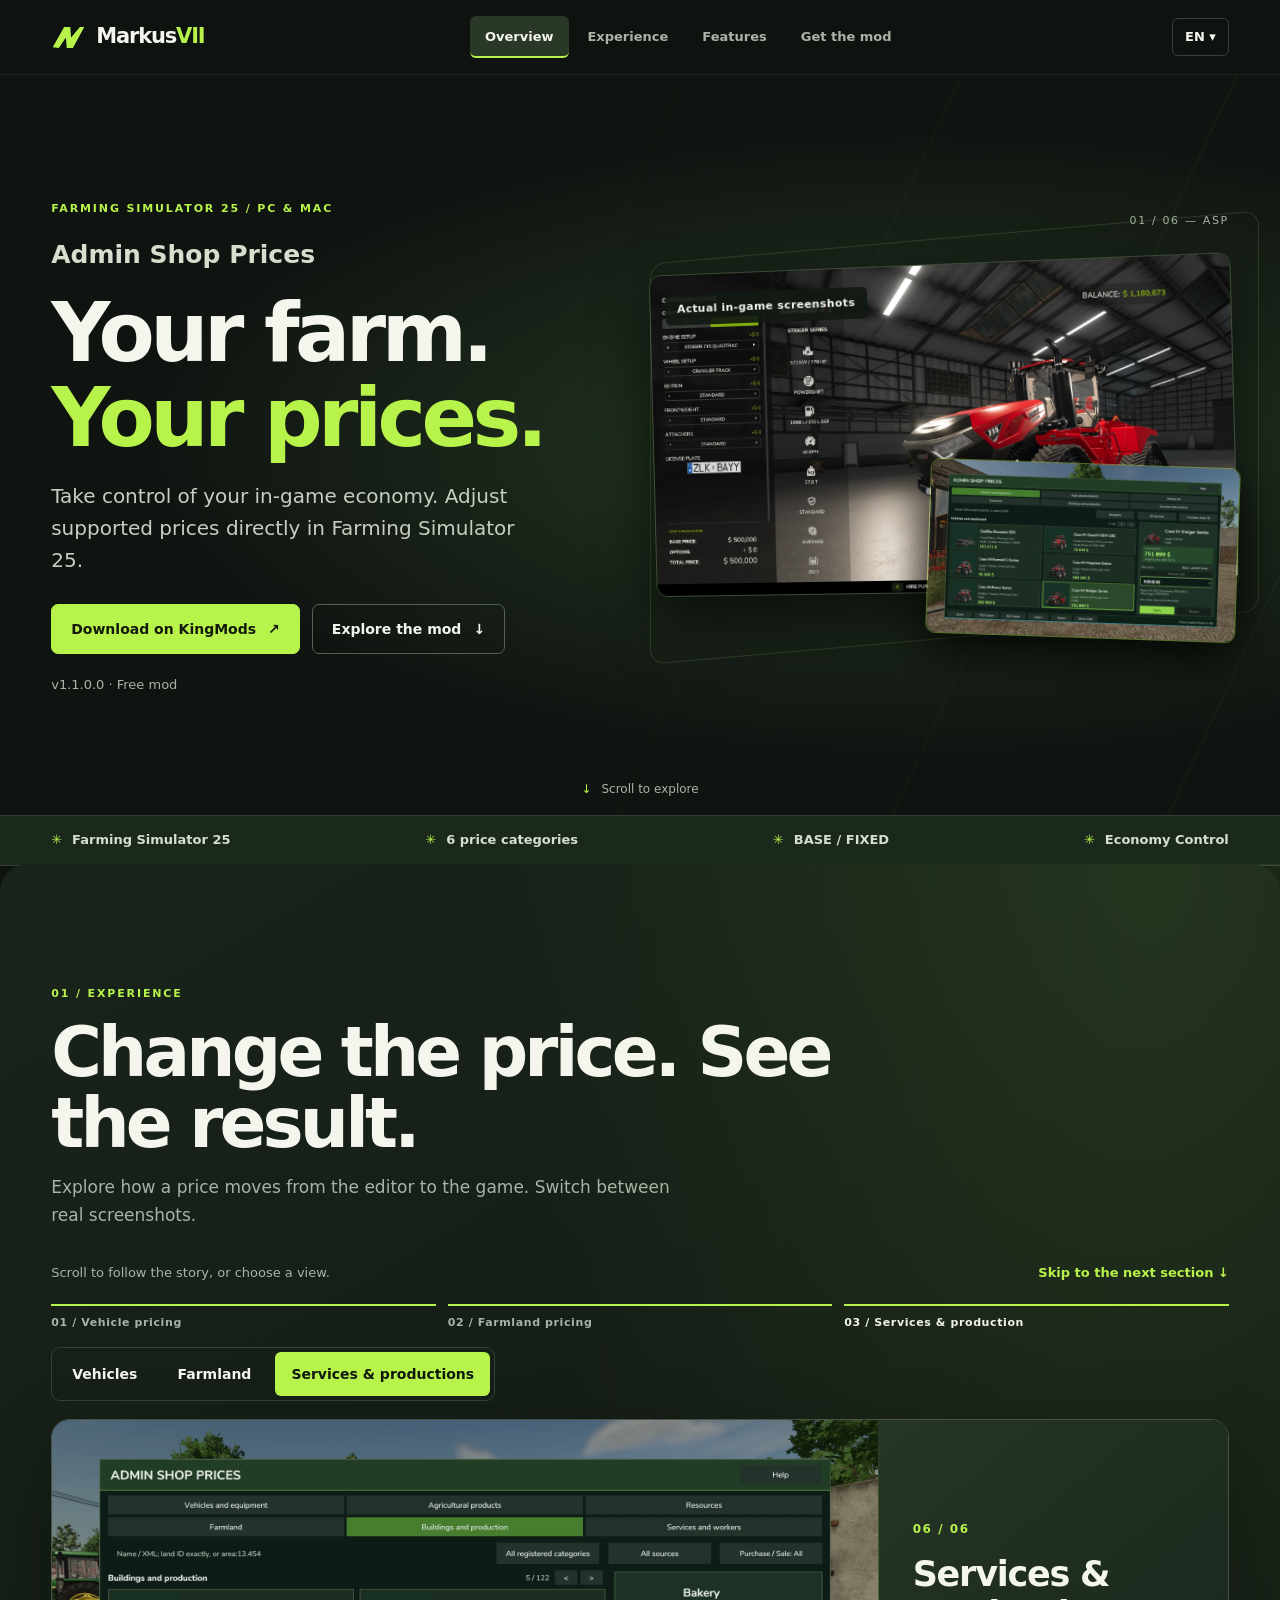
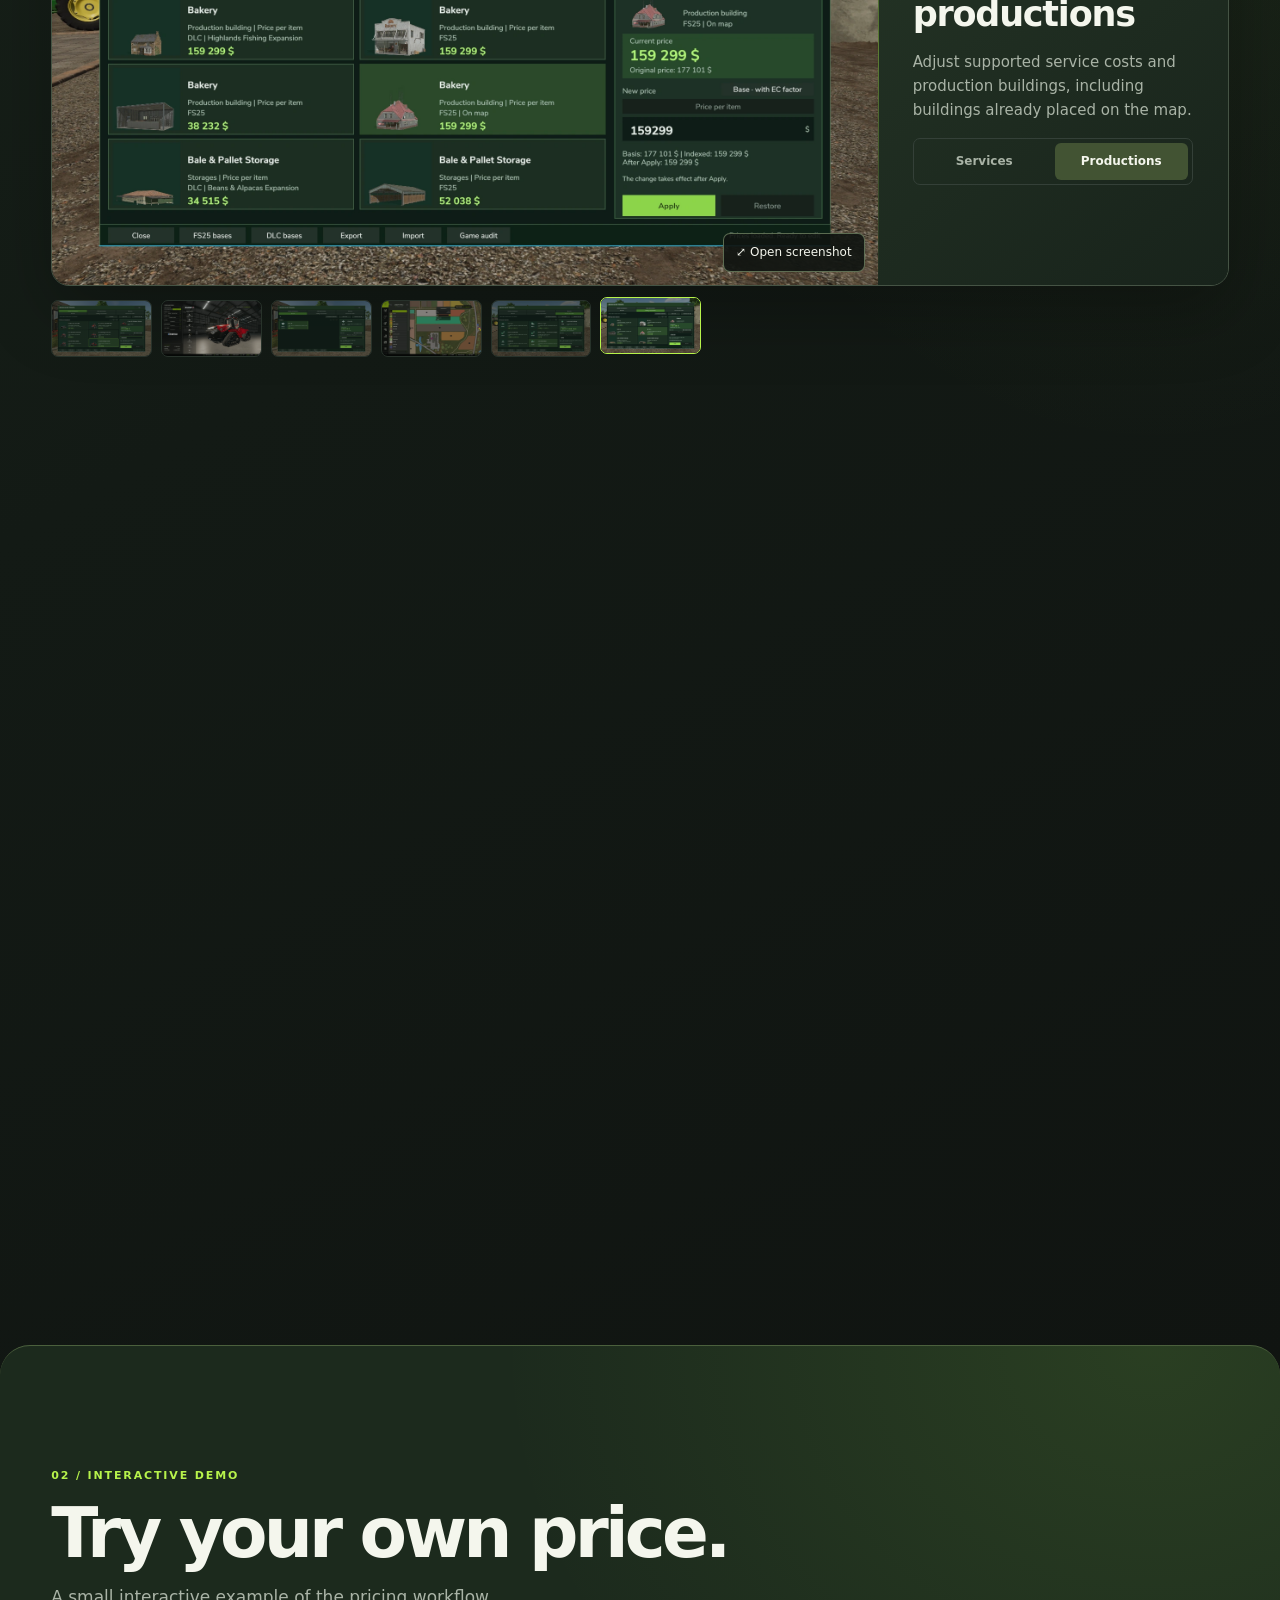
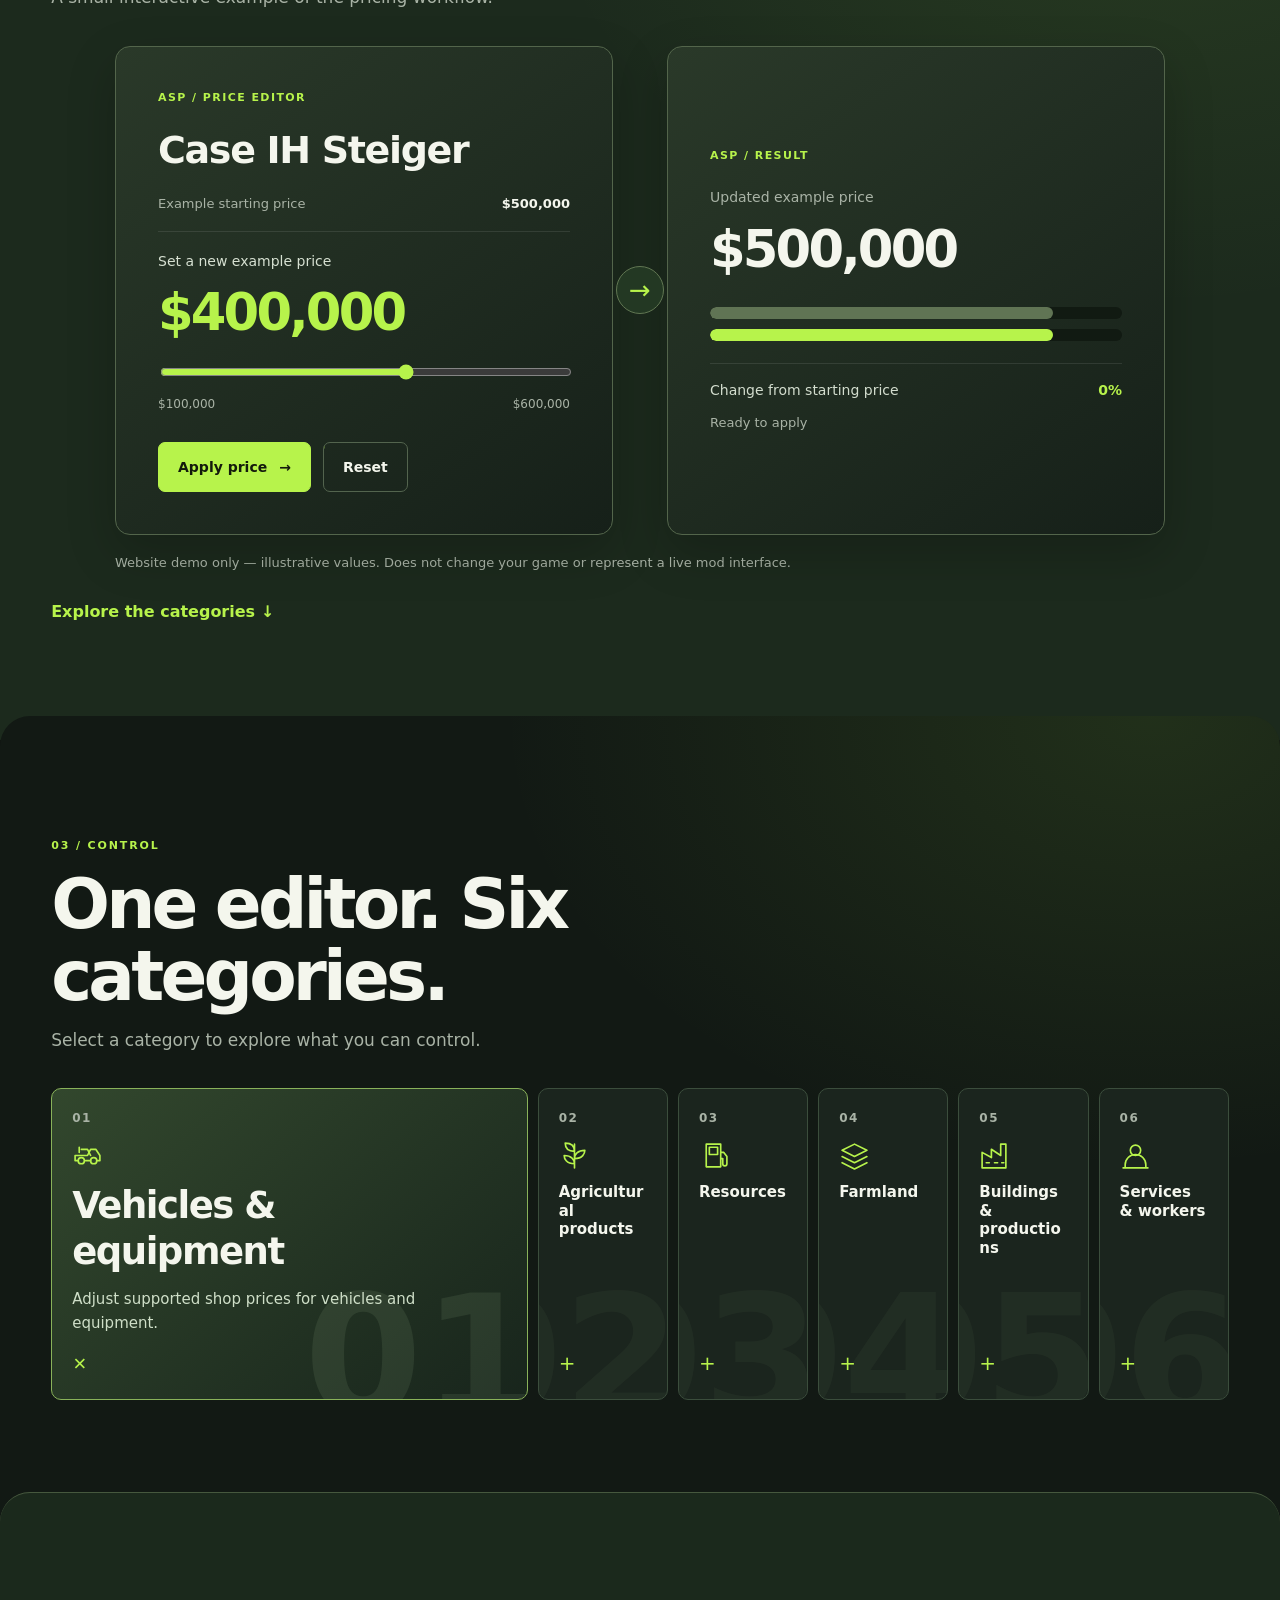
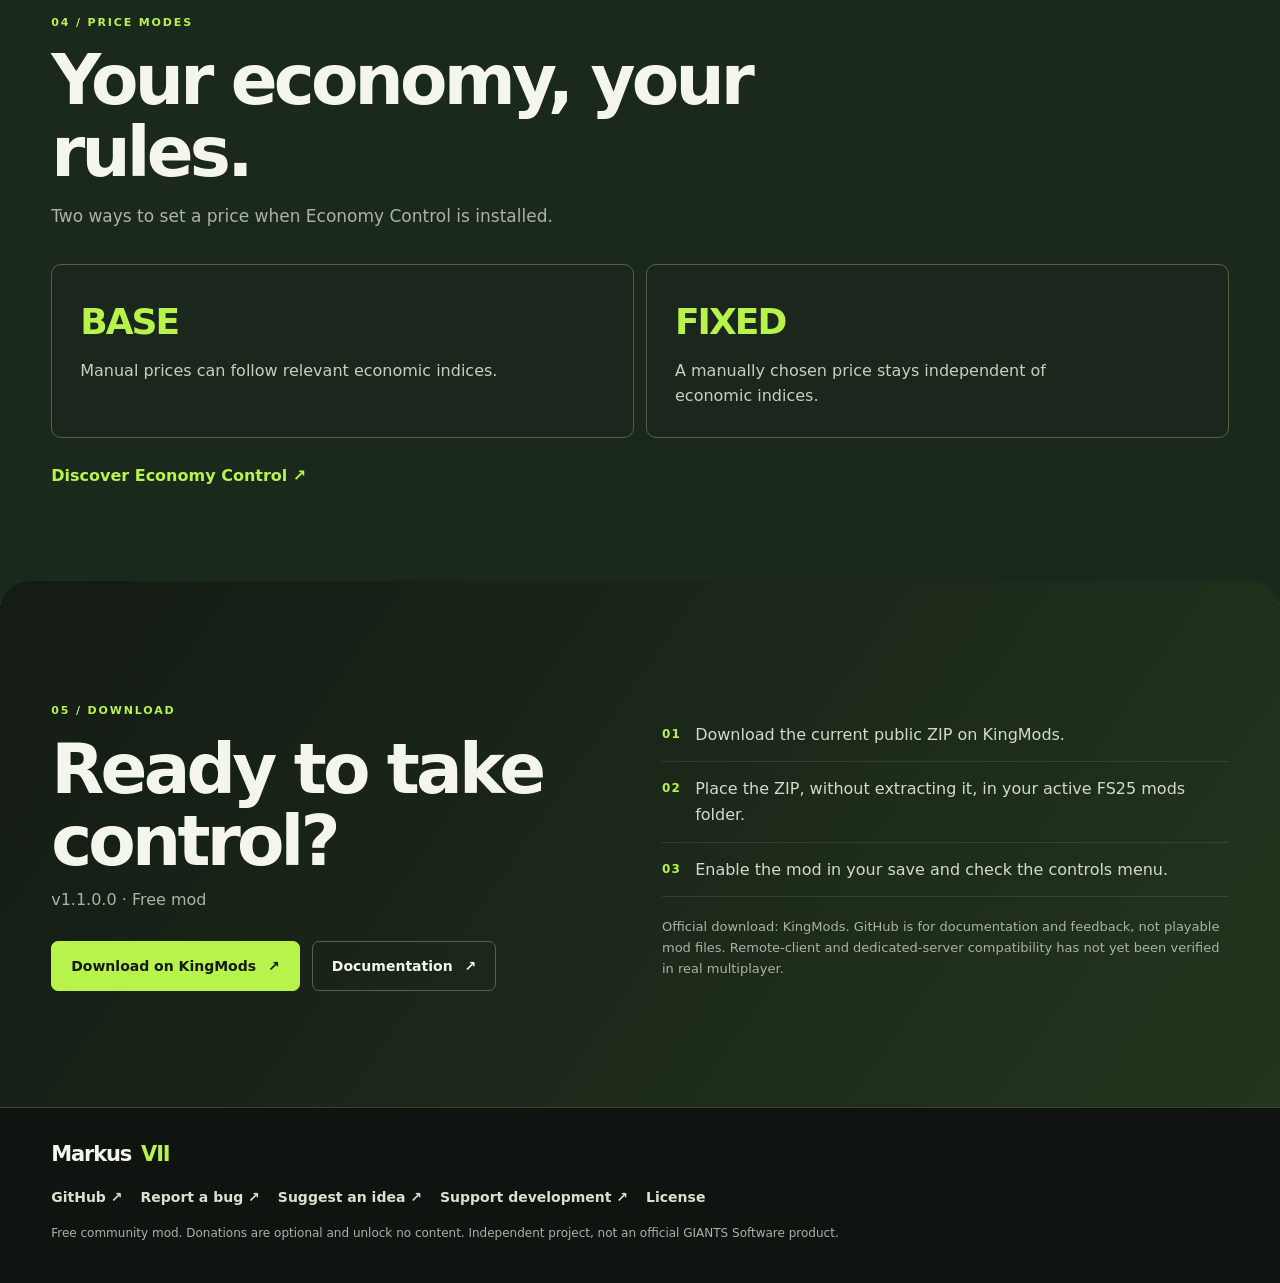
==== commit edf96b4c: "Evolve ASP into scroll-driven interactive product experience" ====
--- a/index.html
+++ b/index.html
@@ -1,8 +1,9 @@
-<!doctype html><html lang="en"><head><meta charset="utf-8"><meta name="viewport" content="width=device-width,initial-scale=1"><title>Admin Shop Prices | Farming Simulator 25 – MarkusVII</title><meta name="description" content="Admin Shop Prices for Farming Simulator 25: control supported in-game prices for vehicles, crops, resources, land, productions and services."><meta name="theme-color" content="#101411"><meta name="robots" content="index,follow"><link rel="canonical" href="https://markusvii.github.io/FS25_AdminShopPrices/"><link rel="alternate" hreflang="en" href="https://markusvii.github.io/FS25_AdminShopPrices/"><link rel="alternate" hreflang="uk" href="https://markusvii.github.io/FS25_AdminShopPrices/uk.html"><link rel="alternate" hreflang="de" href="https://markusvii.github.io/FS25_AdminShopPrices/de.html"><link rel="alternate" hreflang="x-default" href="https://markusvii.github.io/FS25_AdminShopPrices/"><meta property="og:title" content="Admin Shop Prices – MarkusVII"><meta property="og:description" content="Admin Shop Prices for Farming Simulator 25: control supported in-game prices for vehicles, crops, resources, land, productions and services."><meta property="og:type" content="website"><meta property="og:url" content="https://markusvii.github.io/FS25_AdminShopPrices/"><meta property="og:image" content="https://markusvii.github.io/FS25_AdminShopPrices/assets/screenshots/02-vehicle-price-in-shop.webp"><link rel="icon" href="site-icon.svg" type="image/svg+xml"><link rel="stylesheet" href="site.css"><script defer src="site.js"></script></head><body><header class="header"><div class="wrap header-in"><a class="brand" href="#overview"><svg viewBox="0 0 40 40" aria-hidden="true"><path fill="#b7f34b" d="M2 31 15 8h7l1 12L33 8h5L25 32h-7l-1-12L9 32z"/></svg><span>Markus<em>VII</em></span></a><nav class="nav" aria-label="Overview"><span class="nav-marker" aria-hidden="true"></span><a href="#overview">Overview</a><a href="#experience">Experience</a><a href="#features">Features</a><a href="#download">Get the mod</a></nav><details class="lang"><summary>EN ▾</summary><div class="lang-menu"><a href="https://markusvii.github.io/FS25_AdminShopPrices/" lang="en" aria-current="page">English</a><a href="https://markusvii.github.io/FS25_AdminShopPrices/uk.html" lang="uk">Українська</a><a href="https://markusvii.github.io/FS25_AdminShopPrices/de.html" lang="de">Deutsch</a></div></details></div><div class="progress" aria-hidden="true"></div></header>
-<main><section id="overview" class="hero"><div class="wrap hero-in"><div class="hero-text"><span class="kicker">FARMING SIMULATOR 25 / PC & MAC</span><p class="mod-name">Admin Shop Prices</p><h1>Your farm.<span>Your prices.</span></h1><p class="lead">Take control of your in-game economy. Adjust supported prices directly in Farming Simulator 25.</p><div class="actions"><a class="button primary" href="https://www.kingmods.net/ru/fs25/mods/84435/tseny-magazina-administratora">Download on KingMods <span class="arrow" aria-hidden="true">↗</span></a><a class="button" href="#experience">Explore the mod <span class="arrow">↓</span></a></div><p class="version">v1.1.0.0 · Free mod</p></div><div class="hero-media"><span class="hero-index">01 / 06 — ASP</span><div class="hero-shot"><img src="assets/screenshots/02-vehicle-price-in-shop.webp" alt="Vehicle shop" fetchpriority="high"><span class="shot-label">Actual in-game screenshots</span></div><div class="floating-shot"><img src="assets/screenshots/01-vehicle-price-editor.webp" alt="Vehicle price editor"></div></div></div><a class="scroll-hint" href="#experience"><span>↓</span>Scroll to explore</a></section><div class="ribbon"><div class="wrap ribbon-in"><span>Farming Simulator 25</span><span>6 · Six categories</span><span>BASE / FIXED</span><span>Economy Control</span></div></div>
-<section class="section experience" id="experience"><div class="wrap"><div class="heading reveal"><span class="kicker">01 / EXPERIENCE</span><h2>Change the price. See the result.</h2><p>Explore how a price moves from the editor to the game. Switch between real screenshots.</p></div><div class="reveal"><div class="selector"><button class="scene-button" type="button" aria-pressed="true">Vehicles</button><button class="scene-button" type="button" aria-pressed="false">Farmland</button><button class="scene-button" type="button" aria-pressed="false">Services &amp; productions</button></div><div class="showcase"><div class="stage"><img class="stage-image" src="assets/screenshots/01-vehicle-price-editor.webp" alt="Vehicle price editor" loading="lazy"><button type="button" class="stage-open" aria-label="Open screenshot">⤢ Open screenshot</button></div><div class="scene-info"><div class="scene-counter">01 / 06</div><h3 id="scene-title">Vehicles</h3><p id="scene-copy" aria-live="polite">Set the Case IH Steiger base price to $500,000 and see it in the vehicle shop.</p><div class="view-toggle"><button type="button" class="view-button" aria-pressed="true">Editor</button><button type="button" class="view-button" aria-pressed="false">In-game result</button></div></div></div><div class="thumbs"><button class="thumb" type="button" aria-pressed="true" aria-label="Vehicle price editor"><img loading="lazy" src="assets/screenshots/01-vehicle-price-editor.webp" alt=""></button><button class="thumb" type="button" aria-pressed="false" aria-label="Vehicle shop"><img loading="lazy" src="assets/screenshots/02-vehicle-price-in-shop.webp" alt=""></button><button class="thumb" type="button" aria-pressed="false" aria-label="Farmland price editor"><img loading="lazy" src="assets/screenshots/03-farmland-price-editor.webp" alt=""></button><button class="thumb" type="button" aria-pressed="false" aria-label="Farmland map"><img loading="lazy" src="assets/screenshots/04-farmland-price-on-map.webp" alt=""></button><button class="thumb" type="button" aria-pressed="false" aria-label="Services and workers"><img loading="lazy" src="assets/screenshots/05-services-and-workers.webp" alt=""></button><button class="thumb" type="button" aria-pressed="false" aria-label="On-map production editor"><img loading="lazy" src="assets/screenshots/06-on-map-production-editor.webp" alt=""></button></div><noscript><div class="nojs-gallery"><a href="assets/screenshots/01-vehicle-price-editor.webp"><img src="assets/screenshots/01-vehicle-price-editor.webp" alt="Vehicle price editor"></a><a href="assets/screenshots/02-vehicle-price-in-shop.webp"><img src="assets/screenshots/02-vehicle-price-in-shop.webp" alt="Vehicle shop"></a><a href="assets/screenshots/03-farmland-price-editor.webp"><img src="assets/screenshots/03-farmland-price-editor.webp" alt="Farmland price editor"></a><a href="assets/screenshots/04-farmland-price-on-map.webp"><img src="assets/screenshots/04-farmland-price-on-map.webp" alt="Farmland map"></a><a href="assets/screenshots/05-services-and-workers.webp"><img src="assets/screenshots/05-services-and-workers.webp" alt="Services and workers"></a><a href="assets/screenshots/06-on-map-production-editor.webp"><img src="assets/screenshots/06-on-map-production-editor.webp" alt="On-map production editor"></a></div></noscript></div></div></section>
-<section class="section features" id="features"><div class="wrap"><div class="heading reveal"><span class="kicker">02 / CONTROL</span><h2>One editor. Six categories.</h2><p>Select a category to explore what you can control.</p></div><div class="feature-track reveal"><article class="feature active" data-index="01"><button type="button" aria-expanded="true"><span class="f-number">01</span><svg viewBox="0 0 30 30" aria-hidden="true"><path d="M3 15h12l3-6h5l4 6v5h-3M3 15v5h3m7 0h5M9 9h6l3 6M7 7v5"/><circle cx="9" cy="20" r="3"/><circle cx="21" cy="20" r="3"/></svg><h3>Vehicles &amp; equipment</h3><span class="f-copy">Adjust supported shop prices for vehicles and equipment.</span><span class="f-plus" aria-hidden="true">+</span></button></article><article class="feature" data-index="02"><button type="button" aria-expanded="false"><span class="f-number">02</span><svg viewBox="0 0 30 30" aria-hidden="true"><path d="M15 27V4m0 7C7 11 6 6 6 3c7 0 9 4 9 8Zm0 7c8 0 10-5 10-8-7 0-10 4-10 8Zm0 5C7 23 5 18 5 15c7 0 10 4 10 8Z"/></svg><h3>Agricultural products</h3><span class="f-copy">Manage supported buying and selling prices independently.</span><span class="f-plus" aria-hidden="true">+</span></button></article><article class="feature" data-index="03"><button type="button" aria-expanded="false"><span class="f-number">03</span><svg viewBox="0 0 30 30" aria-hidden="true"><path d="M7 4h14v22H7zM10 7h8v7h-8zM21 12h3l3 4v7a2 2 0 0 1-4 0v-5h-2"/></svg><h3>Resources</h3><span class="f-copy">Adjust supported fuel, material and refill prices.</span><span class="f-plus" aria-hidden="true">+</span></button></article><article class="feature" data-index="04"><button type="button" aria-expanded="false"><span class="f-number">04</span><svg viewBox="0 0 30 30" aria-hidden="true"><path d="M3 10l12-6 12 6-12 6zM3 16l12 6 12-6M3 22l12 6 12-6"/></svg><h3>Farmland</h3><span class="f-copy">Set supported land prices to suit your economy.</span><span class="f-plus" aria-hidden="true">+</span></button></article><article class="feature" data-index="05"><button type="button" aria-expanded="false"><span class="f-number">05</span><svg viewBox="0 0 30 30" aria-hidden="true"><path d="M3 27V12l9 5V9l9 6V4h5v23zM7 22h3m5 0h3m4 0h2"/></svg><h3>Buildings &amp; productions</h3><span class="f-copy">Edit supported buildings and productions, including existing map placements.</span><span class="f-plus" aria-hidden="true">+</span></button></article><article class="feature" data-index="06"><button type="button" aria-expanded="false"><span class="f-number">06</span><svg viewBox="0 0 30 30" aria-hidden="true"><circle cx="15" cy="10" r="5"/><path d="M5 27v-3a10 10 0 0 1 20 0v3M3 27h24"/></svg><h3>Services &amp; workers</h3><span class="f-copy">Manage supported worker, delivery and service costs.</span><span class="f-plus" aria-hidden="true">+</span></button></article></div><noscript><style>.feature .f-copy{opacity:1;transform:none;max-height:none}.feature-track{display:grid;grid-template-columns:repeat(auto-fit,minmax(200px,1fr))}</style></noscript></div></section>
-<section class="section mode-section"><div class="wrap"><div class="heading reveal"><span class="kicker">03 / PRICE MODES</span><h2>Your economy, your rules.</h2><p>Two ways to set a price when Economy Control is installed.</p></div><div class="modes reveal"><article class="mode"><h3>BASE</h3><p>Manual prices can follow relevant economic indices.</p></article><article class="mode"><h3>FIXED</h3><p>A manually chosen price stays independent of economic indices.</p></article></div><a class="mode-link" href="https://markusvii.github.io/FS25_EconomyControl/">Discover Economy Control ↗</a></div></section>
-<section class="section download" id="download"><div class="wrap download-grid"><div class="reveal"><span class="kicker">04 / DOWNLOAD</span><h2>Ready to take control?</h2><p class="muted">v1.1.0.0 · Free mod</p><div class="actions"><a class="button primary" href="https://www.kingmods.net/ru/fs25/mods/84435/tseny-magazina-administratora">Download on KingMods <span class="arrow" aria-hidden="true">↗</span></a><a class="button" href="https://github.com/MarkusVII/FS25_AdminShopPrices/blob/main/README.md">Documentation <span class="arrow" aria-hidden="true">↗</span></a></div></div><div class="reveal"><ol class="steps"><li>Download the current public ZIP on KingMods.</li><li>Place the ZIP, without extracting it, in your active FS25 mods folder.</li><li>Enable the mod in your save and check the controls menu.</li></ol><p class="notice">Official download: KingMods. GitHub is for documentation and feedback, not playable mod files. Remote-client and dedicated-server compatibility has not yet been verified in real multiplayer.</p></div></div></section></main>
+<!doctype html><html lang="en"><head><meta charset="utf-8"><meta name="viewport" content="width=device-width,initial-scale=1"><title>Admin Shop Prices | Farming Simulator 25 – MarkusVII</title><meta name="description" content="Admin Shop Prices for Farming Simulator 25: control supported in-game prices for vehicles, crops, resources, land, productions and services."><meta name="theme-color" content="#101411"><meta name="robots" content="index,follow"><link rel="canonical" href="https://markusvii.github.io/FS25_AdminShopPrices/"><link rel="alternate" hreflang="en" href="https://markusvii.github.io/FS25_AdminShopPrices/"><link rel="alternate" hreflang="uk" href="https://markusvii.github.io/FS25_AdminShopPrices/uk.html"><link rel="alternate" hreflang="de" href="https://markusvii.github.io/FS25_AdminShopPrices/de.html"><link rel="alternate" hreflang="x-default" href="https://markusvii.github.io/FS25_AdminShopPrices/"><meta property="og:title" content="Admin Shop Prices – MarkusVII"><meta property="og:description" content="Admin Shop Prices for Farming Simulator 25: control supported in-game prices for vehicles, crops, resources, land, productions and services."><meta property="og:type" content="website"><meta property="og:url" content="https://markusvii.github.io/FS25_AdminShopPrices/"><meta property="og:image" content="https://markusvii.github.io/FS25_AdminShopPrices/assets/screenshots/02-vehicle-price-in-shop.webp"><link rel="icon" href="site-icon.svg" type="image/svg+xml"><link rel="stylesheet" href="site.css?v=2"><script defer src="site.js?v=2"></script></head><body><header class="header"><div class="wrap header-in"><a class="brand" href="#overview"><svg viewBox="0 0 40 40" aria-hidden="true"><path fill="#b7f34b" d="M2 31 15 8h7l1 12L33 8h5L25 32h-7l-1-12L9 32z"/></svg><span>Markus<em>VII</em></span></a><nav class="nav" aria-label="Overview"><span class="nav-marker" aria-hidden="true"></span><a href="#overview">Overview</a><a href="#experience">Experience</a><a href="#features">Features</a><a href="#download">Get the mod</a></nav><details class="lang"><summary>EN ▾</summary><div class="lang-menu"><a href="https://markusvii.github.io/FS25_AdminShopPrices/" lang="en" aria-current="page">English</a><a href="https://markusvii.github.io/FS25_AdminShopPrices/uk.html" lang="uk">Українська</a><a href="https://markusvii.github.io/FS25_AdminShopPrices/de.html" lang="de">Deutsch</a></div></details></div><div class="progress" aria-hidden="true"></div></header>
+<main><section id="overview" class="hero"><div class="wrap hero-in"><div class="hero-text"><span class="kicker">FARMING SIMULATOR 25 / PC & MAC</span><p class="mod-name" aria-hidden="true">Admin Shop Prices</p><h1><span class="sr-only">Admin Shop Prices — </span>Your farm.<span>Your prices.</span></h1><p class="lead">Take control of your in-game economy. Adjust supported prices directly in Farming Simulator 25.</p><div class="actions"><a class="button primary" href="https://www.kingmods.net/ru/fs25/mods/84435/tseny-magazina-administratora">Download on KingMods <span class="arrow" aria-hidden="true">↗</span></a><a class="button" href="#experience">Explore the mod <span class="arrow">↓</span></a></div><p class="version">v1.1.0.0 · Free mod</p></div><div class="hero-media"><span class="hero-index">01 / 06 — ASP</span><div class="hero-shot"><img src="assets/screenshots/02-vehicle-price-in-shop.webp" alt="Vehicle shop" fetchpriority="high"><span class="shot-label">Actual in-game screenshots</span></div><div class="floating-shot"><img src="assets/screenshots/01-vehicle-price-editor.webp" alt="Vehicle price editor"></div></div></div><a class="scroll-hint" href="#experience"><span>↓</span>Scroll to explore</a></section><div class="ribbon"><div class="wrap ribbon-in"><span>Farming Simulator 25</span><span>6 price categories</span><span>BASE / FIXED</span><span>Economy Control</span></div></div>
+<section class="section experience" id="experience"><div class="wrap"><div class="heading reveal"><span class="kicker">01 / EXPERIENCE</span><h2>Change the price. See the result.</h2><p>Explore how a price moves from the editor to the game. Switch between real screenshots.</p></div><div class="story-intro"><span>Scroll to follow the story, or choose a view.</span><a href="#price-lab">Skip to the next section ↓</a></div><div class="story-track"><div class="story-sticky"><div class="chapter-rail" aria-hidden="true"><span class="chapter current"><i></i>01 / Vehicle pricing</span><span class="chapter"><i></i>02 / Farmland pricing</span><span class="chapter"><i></i>03 / Services &amp; production</span></div><div class="selector"><button class="scene-button" type="button" aria-pressed="true">Vehicles</button><button class="scene-button" type="button" aria-pressed="false">Farmland</button><button class="scene-button" type="button" aria-pressed="false">Services &amp; productions</button></div><div class="showcase"><div class="stage"><img class="stage-image" src="assets/screenshots/01-vehicle-price-editor.webp" alt="Vehicle price editor" loading="lazy"><button type="button" class="stage-open" aria-label="Open screenshot">⤢ Open screenshot</button></div><div class="scene-info"><div class="scene-counter">01 / 06</div><h3 id="scene-title">Vehicles</h3><p id="scene-copy" aria-live="polite">Set the Case IH Steiger base price to $500,000 and see it in the vehicle shop.</p><div class="view-toggle"><button type="button" class="view-button" aria-pressed="true">Editor</button><button type="button" class="view-button" aria-pressed="false">In-game result</button></div></div></div><div class="thumbs"><button class="thumb" type="button" aria-pressed="true" aria-label="Vehicle price editor"><img loading="lazy" src="assets/screenshots/01-vehicle-price-editor.webp" alt=""></button><button class="thumb" type="button" aria-pressed="false" aria-label="Vehicle shop"><img loading="lazy" src="assets/screenshots/02-vehicle-price-in-shop.webp" alt=""></button><button class="thumb" type="button" aria-pressed="false" aria-label="Farmland price editor"><img loading="lazy" src="assets/screenshots/03-farmland-price-editor.webp" alt=""></button><button class="thumb" type="button" aria-pressed="false" aria-label="Farmland map"><img loading="lazy" src="assets/screenshots/04-farmland-price-on-map.webp" alt=""></button><button class="thumb" type="button" aria-pressed="false" aria-label="Services and workers"><img loading="lazy" src="assets/screenshots/05-services-and-workers.webp" alt=""></button><button class="thumb" type="button" aria-pressed="false" aria-label="On-map production editor"><img loading="lazy" src="assets/screenshots/06-on-map-production-editor.webp" alt=""></button></div><noscript><div class="nojs-gallery"><a href="assets/screenshots/01-vehicle-price-editor.webp"><img src="assets/screenshots/01-vehicle-price-editor.webp" alt="Vehicle price editor"></a><a href="assets/screenshots/02-vehicle-price-in-shop.webp"><img src="assets/screenshots/02-vehicle-price-in-shop.webp" alt="Vehicle shop"></a><a href="assets/screenshots/03-farmland-price-editor.webp"><img src="assets/screenshots/03-farmland-price-editor.webp" alt="Farmland price editor"></a><a href="assets/screenshots/04-farmland-price-on-map.webp"><img src="assets/screenshots/04-farmland-price-on-map.webp" alt="Farmland map"></a><a href="assets/screenshots/05-services-and-workers.webp"><img src="assets/screenshots/05-services-and-workers.webp" alt="Services and workers"></a><a href="assets/screenshots/06-on-map-production-editor.webp"><img src="assets/screenshots/06-on-map-production-editor.webp" alt="On-map production editor"></a></div></noscript></div></div></div></section>
+<section class="section price-lab" id="price-lab"><div class="wrap"><div class="heading reveal"><span class="kicker">02 / INTERACTIVE DEMO</span><h2>Try your own price.</h2><p>A small interactive example of the pricing workflow.</p></div><div class="lab reveal" data-locale="en-US" data-done="Example price applied" data-initial="Ready to apply"><div class="lab-edit"><div class="lab-label">ASP / PRICE EDITOR</div><h3>Case IH Steiger</h3><div class="lab-original"><span>Example starting price</span><strong>$500,000</strong></div><label for="price-range">Set a new example price</label><output class="draft-price" for="price-range">$400,000</output><input type="range" id="price-range" min="100000" max="600000" step="10000" value="400000"><div class="range-labels"><span>$100,000</span><span>$600,000</span></div><div class="actions"><button type="button" class="button primary lab-apply">Apply price <span class="arrow">→</span></button><button type="button" class="button lab-reset">Reset</button></div></div><div class="lab-bridge" aria-hidden="true"><span>→</span></div><div class="lab-result"><div class="lab-label">ASP / RESULT</div><div class="lab-caption">Updated example price</div><strong class="result-price">$500,000</strong><div class="compare-bars" aria-hidden="true"><div><span class="original-bar"></span></div><div><span class="current-bar"></span></div></div><div class="delta-row"><span>Change from starting price</span><strong class="delta">0%</strong></div><p class="lab-status" aria-live="polite">Ready to apply</p></div></div><p class="lab-note">Website demo only — illustrative values. Does not change your game or represent a live mod interface.</p><a class="mode-link" href="#features">Explore the categories ↓</a><noscript><style>.lab{display:none}</style></noscript></div></section>
+<section class="section features" id="features"><div class="wrap"><div class="heading reveal"><span class="kicker">03 / CONTROL</span><h2>One editor. Six categories.</h2><p>Select a category to explore what you can control.</p></div><div class="feature-track reveal"><article class="feature active" data-index="01"><button type="button" aria-expanded="true"><span class="f-number">01</span><svg viewBox="0 0 30 30" aria-hidden="true"><path d="M3 15h12l3-6h5l4 6v5h-3M3 15v5h3m7 0h5M9 9h6l3 6M7 7v5"/><circle cx="9" cy="20" r="3"/><circle cx="21" cy="20" r="3"/></svg><h3>Vehicles &amp; equipment</h3><span class="f-copy">Adjust supported shop prices for vehicles and equipment.</span><span class="f-plus" aria-hidden="true">+</span></button></article><article class="feature" data-index="02"><button type="button" aria-expanded="false"><span class="f-number">02</span><svg viewBox="0 0 30 30" aria-hidden="true"><path d="M15 27V4m0 7C7 11 6 6 6 3c7 0 9 4 9 8Zm0 7c8 0 10-5 10-8-7 0-10 4-10 8Zm0 5C7 23 5 18 5 15c7 0 10 4 10 8Z"/></svg><h3>Agricultural products</h3><span class="f-copy">Manage supported buying and selling prices independently.</span><span class="f-plus" aria-hidden="true">+</span></button></article><article class="feature" data-index="03"><button type="button" aria-expanded="false"><span class="f-number">03</span><svg viewBox="0 0 30 30" aria-hidden="true"><path d="M7 4h14v22H7zM10 7h8v7h-8zM21 12h3l3 4v7a2 2 0 0 1-4 0v-5h-2"/></svg><h3>Resources</h3><span class="f-copy">Adjust supported fuel, material and refill prices.</span><span class="f-plus" aria-hidden="true">+</span></button></article><article class="feature" data-index="04"><button type="button" aria-expanded="false"><span class="f-number">04</span><svg viewBox="0 0 30 30" aria-hidden="true"><path d="M3 10l12-6 12 6-12 6zM3 16l12 6 12-6M3 22l12 6 12-6"/></svg><h3>Farmland</h3><span class="f-copy">Set supported land prices to suit your economy.</span><span class="f-plus" aria-hidden="true">+</span></button></article><article class="feature" data-index="05"><button type="button" aria-expanded="false"><span class="f-number">05</span><svg viewBox="0 0 30 30" aria-hidden="true"><path d="M3 27V12l9 5V9l9 6V4h5v23zM7 22h3m5 0h3m4 0h2"/></svg><h3>Buildings &amp; productions</h3><span class="f-copy">Edit supported buildings and productions, including existing map placements.</span><span class="f-plus" aria-hidden="true">+</span></button></article><article class="feature" data-index="06"><button type="button" aria-expanded="false"><span class="f-number">06</span><svg viewBox="0 0 30 30" aria-hidden="true"><circle cx="15" cy="10" r="5"/><path d="M5 27v-3a10 10 0 0 1 20 0v3M3 27h24"/></svg><h3>Services &amp; workers</h3><span class="f-copy">Manage supported worker, delivery and service costs.</span><span class="f-plus" aria-hidden="true">+</span></button></article></div><noscript><style>.feature .f-copy{opacity:1;transform:none;max-height:none}.feature-track{display:grid;grid-template-columns:repeat(auto-fit,minmax(200px,1fr))}</style></noscript></div></section>
+<section class="section mode-section"><div class="wrap"><div class="heading reveal"><span class="kicker">04 / PRICE MODES</span><h2>Your economy, your rules.</h2><p>Two ways to set a price when Economy Control is installed.</p></div><div class="modes reveal"><article class="mode"><h3>BASE</h3><p>Manual prices can follow relevant economic indices.</p></article><article class="mode"><h3>FIXED</h3><p>A manually chosen price stays independent of economic indices.</p></article></div><a class="mode-link" href="https://markusvii.github.io/FS25_EconomyControl/">Discover Economy Control ↗</a></div></section>
+<section class="section download" id="download"><div class="wrap download-grid"><div class="reveal"><span class="kicker">05 / DOWNLOAD</span><h2>Ready to take control?</h2><p class="muted">v1.1.0.0 · Free mod</p><div class="actions"><a class="button primary" href="https://www.kingmods.net/ru/fs25/mods/84435/tseny-magazina-administratora">Download on KingMods <span class="arrow" aria-hidden="true">↗</span></a><a class="button" href="https://github.com/MarkusVII/FS25_AdminShopPrices/blob/main/README.md">Documentation <span class="arrow" aria-hidden="true">↗</span></a></div></div><div class="reveal"><ol class="steps"><li>Download the current public ZIP on KingMods.</li><li>Place the ZIP, without extracting it, in your active FS25 mods folder.</li><li>Enable the mod in your save and check the controls menu.</li></ol><p class="notice">Official download: KingMods. GitHub is for documentation and feedback, not playable mod files. Remote-client and dedicated-server compatibility has not yet been verified in real multiplayer.</p></div></div></section></main>
 <footer class="footer"><div class="wrap"><a class="brand" href="#overview">Markus<em>VII</em></a><div class="footer-links"><a href="https://github.com/MarkusVII/FS25_AdminShopPrices">GitHub ↗</a><a href="https://github.com/MarkusVII/FS25_AdminShopPrices/issues/new?template=bug_report.yml">Report a bug ↗</a><a href="https://github.com/MarkusVII/FS25_AdminShopPrices/issues/new?template=feature_request.yml">Suggest an idea ↗</a><a href="https://donatello.to/MarkusVII">Support development ↗</a><a href="https://github.com/MarkusVII/FS25_AdminShopPrices/blob/main/LICENSE.md">License</a></div><p>Free community mod. Donations are optional and unlock no content. Independent project, not an official GIANTS Software product.</p></div></footer>
 <dialog class="lightbox"><div class="lightbox-top"><strong class="lightbox-title">Vehicle price editor</strong><button type="button" class="lightbox-close">Close ×</button></div><img alt=""><div class="lightbox-controls"><button type="button" class="prev" aria-label="Previous">←</button><button type="button" class="next" aria-label="Next">→</button></div></dialog><script type="application/json" id="scene-data">{"paths":["assets/screenshots/01-vehicle-price-editor.webp","assets/screenshots/02-vehicle-price-in-shop.webp","assets/screenshots/03-farmland-price-editor.webp","assets/screenshots/04-farmland-price-on-map.webp","assets/screenshots/05-services-and-workers.webp","assets/screenshots/06-on-map-production-editor.webp"],"captions":["Vehicle price editor","Vehicle shop","Farmland price editor","Farmland map","Services and workers","On-map production editor"],"scenes":["Vehicles","Farmland","Services & productions"],"sceneCopy":["Set the Case IH Steiger base price to $500,000 and see it in the vehicle shop.","Set Plot 48 to $100,000 and see the updated value on the farmland map.","Adjust supported service costs and production buildings, including buildings already placed on the map."],"view":["Editor","In-game result"],"viewLast":["Services","Productions"]}</script></body></html>
--- a/site.css
+++ b/site.css
@@ -1 +1,10 @@
-:root{color-scheme:dark;--bg:#101411;--ink:#f4f6ed;--muted:#a9b3a6;--lime:#b7f34b;--line:#344038;--panel:#19231c;--ease:cubic-bezier(.22,1,.36,1);--max:1280px}*{box-sizing:border-box}html{scroll-behavior:smooth;scroll-padding-top:100px}body{margin:0;background:var(--bg);color:var(--ink);font:16px/1.6 system-ui,-apple-system,BlinkMacSystemFont,"Segoe UI",sans-serif}a{color:inherit;text-decoration:none}button{font:inherit;color:inherit;cursor:pointer}button:focus-visible,a:focus-visible{outline:2px solid var(--lime);outline-offset:5px}img{display:block;width:100%;height:auto}h1,h2,h3,p{margin:0}h1,h2{font-weight:800;letter-spacing:-.055em;line-height:1.04}h2{font-size:clamp(35px,5.4vw,72px)}.wrap{max-width:var(--max);padding:0 clamp(20px,4vw,64px);margin:auto}.kicker{font-size:11px;letter-spacing:.17em;text-transform:uppercase;font-weight:800;color:var(--lime)}.muted{color:var(--muted)}.header{position:sticky;top:0;z-index:30;background:#101411e8;backdrop-filter:blur(20px);border-bottom:1px solid #ffffff12}.header-in{min-height:74px;display:flex;align-items:center;justify-content:space-between;gap:20px}.brand{display:flex;align-items:center;gap:10px;font-weight:850;font-size:21px;letter-spacing:-.055em;white-space:nowrap}.brand svg{width:35px;height:35px}.brand em{font-style:normal;color:var(--lime)}.nav{display:flex;position:relative;gap:4px;align-items:center}.nav a{position:relative;z-index:1;padding:11px 15px;font-size:13px;white-space:nowrap;color:var(--muted);font-weight:650;transition:color .35s}.nav a[aria-current]{color:var(--ink)}.nav-marker{position:absolute;inset:0 auto 0 0;width:0;background:#2a3827;border-radius:6px;border-bottom:2px solid var(--lime);transition:transform .55s var(--ease),width .55s var(--ease);pointer-events:none}.lang{position:relative}.lang summary{cursor:pointer;list-style:none;font-weight:700;font-size:13px;border:1px solid var(--line);padding:8px 12px;border-radius:6px}.lang summary::-webkit-details-marker{display:none}.lang-menu{position:absolute;right:0;top:calc(100% + 8px);background:#233026;border:1px solid var(--line);border-radius:8px;min-width:115px;padding:5px;box-shadow:0 12px 30px #0007;animation:pop .25s var(--ease)}.lang-menu a{display:block;padding:8px 12px;font-size:13px;border-radius:5px}.lang-menu a:hover,.lang-menu [aria-current]{background:#39502c;color:var(--lime)}.progress{height:2px;position:absolute;bottom:0;left:0;background:var(--lime);width:100%;transform:scaleX(0);transform-origin:left}.hero{isolation:isolate;position:relative;overflow:hidden;min-height:610px;min-height:min(740px,85svh);display:flex;align-items:center;background:radial-gradient(ellipse at 72% 50%,#263b24 0%,transparent 60%)}.hero:before{content:"";position:absolute;inset:0;z-index:-1;background:repeating-linear-gradient(115deg,transparent 0 120px,#d1ff7c08 121px 122px,transparent 123px 250px);mask-image:linear-gradient(90deg,transparent,#000)}.hero-in{width:100%;display:grid;grid-template-columns:1fr 1.04fr;align-items:center;gap:32px;padding-top:65px;padding-bottom:65px}.hero-text{position:relative;z-index:2}.mod-name{font-size:clamp(16px,2vw,25px);font-weight:700;margin-top:15px;color:#d4dfce}.hero h1{font-size:clamp(52px,6.4vw,92px);margin:15px 0 20px}.hero h1 span{display:block;color:var(--lime)}.hero .lead{max-width:500px;color:#c6cec1;font-size:clamp(16px,1.6vw,20px)}.actions{display:flex;flex-wrap:wrap;gap:12px;margin-top:28px}.button{position:relative;isolation:isolate;overflow:hidden;display:inline-flex;align-items:center;justify-content:center;gap:12px;border:1px solid #53644e;border-radius:7px;padding:13px 19px;font-size:14px;font-weight:780;background:transparent;transition:color .35s,border-color .35s,transform .4s var(--ease);min-height:48px}.button:before{content:"";position:absolute;inset:0;background:var(--lime);z-index:-1;transform:translateX(-104%) skewX(-10deg);transition:transform .5s var(--ease)}.button:hover:before{transform:translateX(0) skewX(0)}.button:hover{color:#10170b;border-color:var(--lime);transform:translateY(-2px)}.button.primary{background:var(--lime);border-color:var(--lime);color:#131a0c}.button.primary:before{background:#efffc7}.arrow{transition:transform .35s var(--ease)}.button:hover .arrow{transform:translateX(4px)}.version{margin-top:21px;color:var(--muted);font-size:13px}.hero-media{position:relative;min-width:0;perspective:1100px;padding:12px 0 45px}.hero-media:before{content:"";position:absolute;inset:-15px -30px 0 5px;border:1px solid #a4d76d2b;transform:skewY(-5deg);border-radius:15px}.hero-shot{position:relative;z-index:1;border:1px solid #839b7355;border-radius:12px;overflow:hidden;box-shadow:0 24px 60px #0009;transform:rotateY(-7deg) rotateZ(-2deg);transition:transform .8s var(--ease)}.hero-media:hover .hero-shot{transform:rotateY(0) rotateZ(0)}.hero-shot img{aspect-ratio:16/9;object-fit:cover}.floating-shot{position:absolute;z-index:2;width:53%;right:-9px;bottom:0;border:1px solid #b8f34b65;border-radius:10px;overflow:hidden;box-shadow:0 15px 45px #000b;transform:rotate(3deg);transition:transform .7s var(--ease)}.hero-media:hover .floating-shot{transform:translate(-5px,-8px) rotate(0)}.shot-label{position:absolute;left:16px;top:19px;z-index:3;background:#111a12e8;padding:7px 12px;border-radius:5px;font-size:11px;font-weight:750;letter-spacing:.04em}.hero-index{position:absolute;right:0;top:-40px;font-size:11px;color:var(--muted);letter-spacing:.15em}.scroll-hint{position:absolute;left:50%;bottom:16px;transform:translateX(-50%);font-size:12px;color:var(--muted);display:flex;align-items:center;gap:10px;white-space:nowrap}.scroll-hint span{color:var(--lime);animation:nudge 2s infinite}.ribbon{position:relative;border-top:1px solid var(--line);border-bottom:1px solid var(--line);background:#1b291c;overflow:hidden}.ribbon-in{display:flex;justify-content:space-between;gap:15px;padding-top:14px;padding-bottom:14px;font-size:13px;font-weight:650;color:#d4e0cd}.ribbon-in span:before{content:"✳";margin-right:10px;color:var(--lime)}.section{padding:clamp(60px,9vw,125px) 0;position:relative;overflow:hidden}.heading{max-width:780px;margin-bottom:34px}.heading h2{margin:12px 0 14px}.heading p{color:var(--muted);max-width:650px;font-size:17px}.experience{background:#141a16}.selector{display:flex;gap:8px;flex-wrap:wrap;margin-bottom:18px}.selector button,.view-toggle button{border:0;background:transparent;font-weight:750;font-size:14px;padding:11px 16px;position:relative;z-index:1;border-radius:6px;transition:color .3s}.selector{position:relative;width:max-content;max-width:100%;border:1px solid var(--line);padding:4px;border-radius:9px}.selector button[aria-pressed=true]{color:#10180d;background:var(--lime)}.selector button[aria-pressed=false]:hover{background:#29382a}.showcase{position:relative;isolation:isolate;display:grid;grid-template-columns: minmax(0,1.65fr) minmax(240px,.7fr);gap:0;align-items:stretch;min-height:350px;border:1px solid #455344;border-radius:13px;overflow:hidden;background:#1b251c;box-shadow:0 25px 70px #0004}.stage{position:relative;aspect-ratio:16/9;background:#101410;overflow:hidden;align-self:center}.stage-image{width:100%;height:100%;object-fit:contain;position:absolute;inset:0}.stage-image.incoming{z-index:3;animation:wipe .7s var(--ease) both}.stage-image.outgoing{z-index:2;animation:out .7s var(--ease) both}.stage-open{position:absolute;right:13px;bottom:13px;z-index:5;background:#101411e8;border:1px solid #8ca57c99;border-radius:7px;padding:9px 12px;font-size:12px}.stage-open:hover{background:var(--lime);color:#101411}.scene-info{display:flex;flex-direction:column;justify-content:center;padding:clamp(18px,3vw,35px);gap:16px;position:relative}.scene-info:before{content:"";position:absolute;top:0;left:0;bottom:0;width:1px;background:linear-gradient(transparent,var(--lime),transparent);opacity:.4}.scene-info h3{font-size:clamp(22px,3vw,35px);line-height:1.12;letter-spacing:-.035em}.scene-info p{color:var(--muted);font-size:15px}.view-toggle{display:flex;gap:4px;border:1px solid var(--line);border-radius:7px;padding:4px;flex-wrap:wrap}.view-toggle button{flex:1;padding:9px;font-size:12px;color:var(--muted)}.view-toggle button[aria-pressed=true]{background:#425333;color:var(--ink)}.scene-counter{font-variant-numeric:tabular-nums;font-size:12px;color:var(--lime);letter-spacing:.13em;font-weight:750}.scene-info.changing h3,.scene-info.changing p{animation:lift .6s var(--ease)}.thumbs{display:grid;grid-template-columns:repeat(6,1fr);gap:9px;margin-top:14px}.thumb{border:1px solid var(--line);background:var(--panel);padding:0;border-radius:7px;overflow:hidden;opacity:.66;transition:opacity .3s,transform .5s var(--ease),border-color .3s}.thumb img{aspect-ratio:16/9;object-fit:cover}.thumb[aria-pressed=true],.thumb:hover{opacity:1;border-color:var(--lime);transform:translateY(-3px)}.features{background:radial-gradient(ellipse at 10% 10%,#263824 0%,transparent 48%),var(--bg)}.feature-track{display:flex;gap:10px;min-height:310px}.feature{flex:1;min-width:0;border:1px solid #3b4d3c;border-radius:10px;background:#1b251e;position:relative;overflow:hidden;transition:flex .7s var(--ease),background .5s,border-color .4s;display:flex;flex-direction:column}.feature.active{flex:3.7;background:linear-gradient(140deg,#32472d,#18251c);border-color:#89b25a}.feature button{background:none;border:0;text-align:left;width:100%;padding:20px;min-height:100%;position:relative;z-index:2;display:flex;flex-direction:column;align-items:flex-start;gap:12px}.feature button:focus-visible{outline-offset:-5px}.feature svg{width:31px;height:31px;stroke:var(--lime);fill:none;stroke-width:1.6;stroke-linecap:round;stroke-linejoin:round}.feature .f-number{font-size:12px;color:var(--muted);font-weight:800;letter-spacing:.12em}.feature h3{font-size:15px;line-height:1.25;overflow-wrap:anywhere}.feature.active h3{font-size:clamp(23px,3vw,37px);letter-spacing:-.04em;max-width:340px}.feature .f-copy{opacity:0;transform:translateY(12px);max-height:0;overflow:hidden;transition:opacity .25s,transform .5s var(--ease),max-height .5s;max-width:350px;color:#cfdfc8;font-size:15px}.feature.active .f-copy{opacity:1;transform:none;max-height:180px;transition-delay:.18s}.feature .f-plus{margin-top:auto;color:var(--lime);font-size:20px;transition:transform .4s}.feature.active .f-plus{transform:rotate(45deg)}.feature:after{content:attr(data-index);position:absolute;right:-14px;bottom:-43px;color:#d1f9bc0a;font-weight:900;font-size:170px;line-height:1;pointer-events:none}.mode-section{background:#1b291c;border-top:1px solid #46583e;border-bottom:1px solid #46583e}.modes{display:grid;grid-template-columns:1fr 1fr;gap:12px}.mode{position:relative;overflow:hidden;padding:28px;border:1px solid #526348;border-radius:10px;background:#1b271c}.mode:before{content:"";position:absolute;top:0;left:0;width:100%;height:3px;background:var(--lime);transform:scaleX(0);transform-origin:left;transition:transform .6s var(--ease)}.mode:hover:before{transform:scaleX(1)}.mode h3{font-size:36px;color:var(--lime);letter-spacing:-.055em;margin-bottom:7px}.mode p{color:#c5d1bf;max-width:440px}.mode-link{display:inline-block;margin-top:25px;color:var(--lime);font-weight:700}.mode-link:hover{text-decoration:underline}.download{background:linear-gradient(125deg,#141b15,#23351e);border-bottom:1px solid var(--line)}.download-grid{display:grid;grid-template-columns:1fr 1fr;gap:44px;align-items:center}.download h2{margin:12px 0 10px}.steps{margin:0;padding:0;list-style:none;counter-reset:step}.steps li{display:flex;gap:14px;align-items:flex-start;padding:14px 0;border-bottom:1px solid #ffffff18;color:#d0dbcb}.steps li:before{counter-increment:step;content:"0" counter(step);color:var(--lime);font-size:12px;font-weight:850;letter-spacing:.1em;padding-top:3px}.notice{font-size:13px;color:var(--muted);margin-top:20px;max-width:650px}.footer{padding:30px 0 40px}.footer-links{display:flex;flex-wrap:wrap;gap:18px;margin:15px 0;color:#d6e3cf;font-weight:650;font-size:14px}.footer-links a:hover{color:var(--lime)}.footer p{font-size:12px;color:var(--muted)}.js .reveal{opacity:0;transform:translateY(30px);transition:opacity .8s var(--ease),transform .9s var(--ease)}.js .reveal.visible{opacity:1;transform:none}.js .hero-text{animation:lift .9s var(--ease) both}.js .hero-media{animation:slide-in 1.15s var(--ease) both}.lightbox{border:1px solid #5a6c53;border-radius:12px;background:#172018;color:var(--ink);width:min(1100px,94vw);max-height:92vh;padding:14px;overflow:auto}.lightbox::backdrop{background:#070b08d9;backdrop-filter:blur(9px)}.lightbox[open]{animation:pop .45s var(--ease)}.lightbox-top{display:flex;justify-content:space-between;align-items:center;gap:10px;padding:0 0 10px}.lightbox button{background:#263928;border:1px solid var(--line);padding:7px 13px;border-radius:6px}.lightbox img{max-height:75vh;object-fit:contain}.lightbox-controls{display:flex;justify-content:space-between;margin-top:10px}.nojs-gallery{display:grid;grid-template-columns:repeat(2,1fr);gap:10px;margin-top:15px}@keyframes lift{from{opacity:0;transform:translateY(24px)}to{opacity:1;transform:none}}@keyframes slide-in{from{opacity:0;transform:translateX(55px)}to{opacity:1;transform:none}}@keyframes wipe{from{clip-path:polygon(0 0,0 0,0 100%,0 100%);transform:scale(1.05)}to{clip-path:polygon(0 0,100% 0,100% 100%,0 100%);transform:scale(1)}}@keyframes out{to{transform:scale(.95) translateX(4%);opacity:.45}}@keyframes pop{from{opacity:0;transform:translateY(15px) scale(.96)}to{opacity:1;transform:none}}@keyframes nudge{50%{transform:translateY(4px)}}@media(max-width:1000px){.header-in{flex-wrap:wrap;gap:5px;padding-top:10px;padding-bottom:8px}.nav{order:3;width:100%;overflow:auto}.nav a{padding:8px 12px}.hero{min-height:auto}.hero-in{grid-template-columns:1fr;gap:50px}.hero-media{max-width:750px;width:100%;margin:auto}.hero h1{font-size:clamp(52px,9vw,90px)}.scroll-hint{display:none}.feature-track{display:grid;grid-template-columns:repeat(2,1fr);min-height:0}.feature.active{grid-column:span 2}.feature{min-height:112px}.feature button{padding:17px}.feature .f-copy{font-size:14px}.feature.active .f-copy{max-height:250px}.feature button svg{width:26px;height:26px}.feature .f-plus{position:absolute;right:15px;top:15px}.feature:after{font-size:110px}.download-grid{grid-template-columns:1fr;gap:22px}}@media(max-width:680px){html{scroll-padding-top:130px}.hero-in{padding-top:40px;padding-bottom:40px}.hero-media{padding:0 8px 30px}.hero-media:before{inset:-8px 0 0}.floating-shot{right:0}.hero-index{display:none}.hero h1{font-size:clamp(43px,12vw,65px)}.ribbon-in{flex-wrap:wrap;justify-content:flex-start;font-size:11px;gap:7px 15px}.ribbon-in span:before{margin-right:5px}.showcase{grid-template-columns:1fr;min-height:0}.scene-info:before{display:none}.selector{width:100%}.selector button{font-size:12px;flex:1;padding:9px 7px}.thumbs{gap:5px}.thumb{border-radius:4px}.modes{grid-template-columns:1fr}.feature-track{gap:7px}.feature h3{font-size:14px}.hero .actions .button{flex:1}.button{font-size:13px;padding:12px 13px}.heading{margin-bottom:24px}}@media(prefers-reduced-motion:reduce){*,*:before,*:after{animation-duration:.001ms!important;transition-duration:.001ms!important;scroll-behavior:auto!important}.js .reveal{opacity:1;transform:none}}+:root{color-scheme:dark;--bg:#101411;--ink:#f4f6ed;--muted:#a9b3a6;--lime:#b7f34b;--line:#344038;--panel:#19231c;--ease:cubic-bezier(.22,1,.36,1);--max:1280px}*{box-sizing:border-box}html{scroll-behavior:smooth;scroll-padding-top:100px}body{margin:0;background:var(--bg);color:var(--ink);font:16px/1.6 system-ui,-apple-system,BlinkMacSystemFont,"Segoe UI",sans-serif}a{color:inherit;text-decoration:none}button{font:inherit;color:inherit;cursor:pointer}button:focus-visible,a:focus-visible{outline:2px solid var(--lime);outline-offset:5px}img{display:block;width:100%;height:auto}h1,h2,h3,p{margin:0}h1,h2{font-weight:800;letter-spacing:-.055em;line-height:1.04}h2{font-size:clamp(35px,5.4vw,72px)}.wrap{max-width:var(--max);padding:0 clamp(20px,4vw,64px);margin:auto}.kicker{font-size:11px;letter-spacing:.17em;text-transform:uppercase;font-weight:800;color:var(--lime)}.muted{color:var(--muted)}.header{position:sticky;top:0;z-index:30;background:#101411e8;backdrop-filter:blur(20px);border-bottom:1px solid #ffffff12}.header-in{min-height:74px;display:flex;align-items:center;justify-content:space-between;gap:20px}.brand{display:flex;align-items:center;gap:10px;font-weight:850;font-size:21px;letter-spacing:-.055em;white-space:nowrap}.brand svg{width:35px;height:35px}.brand em{font-style:normal;color:var(--lime)}.nav{display:flex;position:relative;gap:4px;align-items:center}.nav a{position:relative;z-index:1;padding:11px 15px;font-size:13px;white-space:nowrap;color:var(--muted);font-weight:650;transition:color .35s}.nav a[aria-current]{color:var(--ink)}.nav-marker{position:absolute;inset:0 auto 0 0;width:0;background:#2a3827;border-radius:6px;border-bottom:2px solid var(--lime);transition:transform .55s var(--ease),width .55s var(--ease);pointer-events:none}.lang{position:relative}.lang summary{cursor:pointer;list-style:none;font-weight:700;font-size:13px;border:1px solid var(--line);padding:8px 12px;border-radius:6px}.lang summary::-webkit-details-marker{display:none}.lang-menu{position:absolute;right:0;top:calc(100% + 8px);background:#233026;border:1px solid var(--line);border-radius:8px;min-width:115px;padding:5px;box-shadow:0 12px 30px #0007;animation:pop .25s var(--ease)}.lang-menu a{display:block;padding:8px 12px;font-size:13px;border-radius:5px}.lang-menu a:hover,.lang-menu [aria-current]{background:#39502c;color:var(--lime)}.progress{height:2px;position:absolute;bottom:0;left:0;background:var(--lime);width:100%;transform:scaleX(0);transform-origin:left}.hero{isolation:isolate;position:relative;overflow:hidden;min-height:610px;min-height:min(740px,85svh);display:flex;align-items:center;background:radial-gradient(ellipse at 72% 50%,#263b24 0%,transparent 60%)}.hero:before{content:"";position:absolute;inset:0;z-index:-1;background:repeating-linear-gradient(115deg,transparent 0 120px,#d1ff7c08 121px 122px,transparent 123px 250px);mask-image:linear-gradient(90deg,transparent,#000)}.hero-in{width:100%;display:grid;grid-template-columns:1fr 1.04fr;align-items:center;gap:32px;padding-top:65px;padding-bottom:65px}.hero-text{position:relative;z-index:2}.mod-name{font-size:clamp(16px,2vw,25px);font-weight:700;margin-top:15px;color:#d4dfce}.hero h1{font-size:clamp(52px,6.4vw,92px);margin:15px 0 20px}.hero h1 span{display:block;color:var(--lime)}.hero .lead{max-width:500px;color:#c6cec1;font-size:clamp(16px,1.6vw,20px)}.actions{display:flex;flex-wrap:wrap;gap:12px;margin-top:28px}.button{position:relative;isolation:isolate;overflow:hidden;display:inline-flex;align-items:center;justify-content:center;gap:12px;border:1px solid #53644e;border-radius:7px;padding:13px 19px;font-size:14px;font-weight:780;background:transparent;transition:color .35s,border-color .35s,transform .4s var(--ease);min-height:48px}.button:before{content:"";position:absolute;inset:0;background:var(--lime);z-index:-1;transform:translateX(-104%) skewX(-10deg);transition:transform .5s var(--ease)}.button:hover:before{transform:translateX(0) skewX(0)}.button:hover{color:#10170b;border-color:var(--lime);transform:translateY(-2px)}.button.primary{background:var(--lime);border-color:var(--lime);color:#131a0c}.button.primary:before{background:#efffc7}.arrow{transition:transform .35s var(--ease)}.button:hover .arrow{transform:translateX(4px)}.version{margin-top:21px;color:var(--muted);font-size:13px}.hero-media{position:relative;min-width:0;perspective:1100px;padding:12px 0 45px}.hero-media:before{content:"";position:absolute;inset:-15px -30px 0 5px;border:1px solid #a4d76d2b;transform:skewY(-5deg);border-radius:15px}.hero-shot{position:relative;z-index:1;border:1px solid #839b7355;border-radius:12px;overflow:hidden;box-shadow:0 24px 60px #0009;transform:rotateY(-7deg) rotateZ(-2deg);transition:transform .8s var(--ease)}.hero-media:hover .hero-shot{transform:rotateY(0) rotateZ(0)}.hero-shot img{aspect-ratio:16/9;object-fit:cover}.floating-shot{position:absolute;z-index:2;width:53%;right:-9px;bottom:0;border:1px solid #b8f34b65;border-radius:10px;overflow:hidden;box-shadow:0 15px 45px #000b;transform:rotate(3deg);transition:transform .7s var(--ease)}.hero-media:hover .floating-shot{transform:translate(-5px,-8px) rotate(0)}.shot-label{position:absolute;left:16px;top:19px;z-index:3;background:#111a12e8;padding:7px 12px;border-radius:5px;font-size:11px;font-weight:750;letter-spacing:.04em}.hero-index{position:absolute;right:0;top:-40px;font-size:11px;color:var(--muted);letter-spacing:.15em}.scroll-hint{position:absolute;left:50%;bottom:16px;transform:translateX(-50%);font-size:12px;color:var(--muted);display:flex;align-items:center;gap:10px;white-space:nowrap}.scroll-hint span{color:var(--lime);animation:nudge 2s infinite}.ribbon{position:relative;border-top:1px solid var(--line);border-bottom:1px solid var(--line);background:#1b291c;overflow:hidden}.ribbon-in{display:flex;justify-content:space-between;gap:15px;padding-top:14px;padding-bottom:14px;font-size:13px;font-weight:650;color:#d4e0cd}.ribbon-in span:before{content:"✳";margin-right:10px;color:var(--lime)}.section{padding:clamp(60px,9vw,125px) 0;position:relative;overflow:hidden}.heading{max-width:780px;margin-bottom:34px}.heading h2{margin:12px 0 14px}.heading p{color:var(--muted);max-width:650px;font-size:17px}.experience{background:#141a16}.selector{display:flex;gap:8px;flex-wrap:wrap;margin-bottom:18px}.selector button,.view-toggle button{border:0;background:transparent;font-weight:750;font-size:14px;padding:11px 16px;position:relative;z-index:1;border-radius:6px;transition:color .3s}.selector{position:relative;width:max-content;max-width:100%;border:1px solid var(--line);padding:4px;border-radius:9px}.selector button[aria-pressed=true]{color:#10180d;background:var(--lime)}.selector button[aria-pressed=false]:hover{background:#29382a}.showcase{position:relative;isolation:isolate;display:grid;grid-template-columns: minmax(0,1.65fr) minmax(240px,.7fr);gap:0;align-items:stretch;min-height:350px;border:1px solid #455344;border-radius:13px;overflow:hidden;background:#1b251c;box-shadow:0 25px 70px #0004}.stage{position:relative;aspect-ratio:16/9;background:#101410;overflow:hidden;align-self:center}.stage-image{width:100%;height:100%;object-fit:contain;position:absolute;inset:0}.stage-image.incoming{z-index:3;animation:wipe .7s var(--ease) both}.stage-image.outgoing{z-index:2;animation:out .7s var(--ease) both}.stage-open{position:absolute;right:13px;bottom:13px;z-index:5;background:#101411e8;border:1px solid #8ca57c99;border-radius:7px;padding:9px 12px;font-size:12px}.stage-open:hover{background:var(--lime);color:#101411}.scene-info{display:flex;flex-direction:column;justify-content:center;padding:clamp(18px,3vw,35px);gap:16px;position:relative}.scene-info:before{content:"";position:absolute;top:0;left:0;bottom:0;width:1px;background:linear-gradient(transparent,var(--lime),transparent);opacity:.4}.scene-info h3{font-size:clamp(22px,3vw,35px);line-height:1.12;letter-spacing:-.035em}.scene-info p{color:var(--muted);font-size:15px}.view-toggle{display:flex;gap:4px;border:1px solid var(--line);border-radius:7px;padding:4px;flex-wrap:wrap}.view-toggle button{flex:1;padding:9px;font-size:12px;color:var(--muted)}.view-toggle button[aria-pressed=true]{background:#425333;color:var(--ink)}.scene-counter{font-variant-numeric:tabular-nums;font-size:12px;color:var(--lime);letter-spacing:.13em;font-weight:750}.scene-info.changing h3,.scene-info.changing p{animation:lift .6s var(--ease)}.thumbs{display:grid;grid-template-columns:repeat(6,1fr);gap:9px;margin-top:14px}.thumb{border:1px solid var(--line);background:var(--panel);padding:0;border-radius:7px;overflow:hidden;opacity:.66;transition:opacity .3s,transform .5s var(--ease),border-color .3s}.thumb img{aspect-ratio:16/9;object-fit:cover}.thumb[aria-pressed=true],.thumb:hover{opacity:1;border-color:var(--lime);transform:translateY(-3px)}.features{background:radial-gradient(ellipse at 10% 10%,#263824 0%,transparent 48%),var(--bg)}.feature-track{display:flex;gap:10px;min-height:310px}.feature{flex:1;min-width:0;border:1px solid #3b4d3c;border-radius:10px;background:#1b251e;position:relative;overflow:hidden;transition:flex .7s var(--ease),background .5s,border-color .4s;display:flex;flex-direction:column}.feature.active{flex:3.7;background:linear-gradient(140deg,#32472d,#18251c);border-color:#89b25a}.feature button{background:none;border:0;text-align:left;width:100%;padding:20px;min-height:100%;position:relative;z-index:2;display:flex;flex-direction:column;align-items:flex-start;gap:12px}.feature button:focus-visible{outline-offset:-5px}.feature svg{width:31px;height:31px;stroke:var(--lime);fill:none;stroke-width:1.6;stroke-linecap:round;stroke-linejoin:round}.feature .f-number{font-size:12px;color:var(--muted);font-weight:800;letter-spacing:.12em}.feature h3{font-size:15px;line-height:1.25;overflow-wrap:anywhere}.feature.active h3{font-size:clamp(23px,3vw,37px);letter-spacing:-.04em;max-width:340px}.feature .f-copy{opacity:0;transform:translateY(12px);max-height:0;overflow:hidden;transition:opacity .25s,transform .5s var(--ease),max-height .5s;max-width:350px;color:#cfdfc8;font-size:15px}.feature.active .f-copy{opacity:1;transform:none;max-height:180px;transition-delay:.18s}.feature .f-plus{margin-top:auto;color:var(--lime);font-size:20px;transition:transform .4s}.feature.active .f-plus{transform:rotate(45deg)}.feature:after{content:attr(data-index);position:absolute;right:-14px;bottom:-43px;color:#d1f9bc0a;font-weight:900;font-size:170px;line-height:1;pointer-events:none}.mode-section{background:#1b291c;border-top:1px solid #46583e;border-bottom:1px solid #46583e}.modes{display:grid;grid-template-columns:1fr 1fr;gap:12px}.mode{position:relative;overflow:hidden;padding:28px;border:1px solid #526348;border-radius:10px;background:#1b271c}.mode:before{content:"";position:absolute;top:0;left:0;width:100%;height:3px;background:var(--lime);transform:scaleX(0);transform-origin:left;transition:transform .6s var(--ease)}.mode:hover:before{transform:scaleX(1)}.mode h3{font-size:36px;color:var(--lime);letter-spacing:-.055em;margin-bottom:7px}.mode p{color:#c5d1bf;max-width:440px}.mode-link{display:inline-block;margin-top:25px;color:var(--lime);font-weight:700}.mode-link:hover{text-decoration:underline}.download{background:linear-gradient(125deg,#141b15,#23351e);border-bottom:1px solid var(--line)}.download-grid{display:grid;grid-template-columns:1fr 1fr;gap:44px;align-items:center}.download h2{margin:12px 0 10px}.steps{margin:0;padding:0;list-style:none;counter-reset:step}.steps li{display:flex;gap:14px;align-items:flex-start;padding:14px 0;border-bottom:1px solid #ffffff18;color:#d0dbcb}.steps li:before{counter-increment:step;content:"0" counter(step);color:var(--lime);font-size:12px;font-weight:850;letter-spacing:.1em;padding-top:3px}.notice{font-size:13px;color:var(--muted);margin-top:20px;max-width:650px}.footer{padding:30px 0 40px}.footer-links{display:flex;flex-wrap:wrap;gap:18px;margin:15px 0;color:#d6e3cf;font-weight:650;font-size:14px}.footer-links a:hover{color:var(--lime)}.footer p{font-size:12px;color:var(--muted)}.js .reveal{opacity:0;transform:translateY(30px);transition:opacity .8s var(--ease),transform .9s var(--ease)}.js .reveal.visible{opacity:1;transform:none}.js .hero-text{animation:lift .9s var(--ease) both}.js .hero-media{animation:slide-in 1.15s var(--ease) both}.lightbox{border:1px solid #5a6c53;border-radius:12px;background:#172018;color:var(--ink);width:min(1100px,94vw);max-height:92vh;padding:14px;overflow:auto}.lightbox::backdrop{background:#070b08d9;backdrop-filter:blur(9px)}.lightbox[open]{animation:pop .45s var(--ease)}.lightbox-top{display:flex;justify-content:space-between;align-items:center;gap:10px;padding:0 0 10px}.lightbox button{background:#263928;border:1px solid var(--line);padding:7px 13px;border-radius:6px}.lightbox img{max-height:75vh;object-fit:contain}.lightbox-controls{display:flex;justify-content:space-between;margin-top:10px}.nojs-gallery{display:grid;grid-template-columns:repeat(2,1fr);gap:10px;margin-top:15px}@keyframes lift{from{opacity:0;transform:translateY(24px)}to{opacity:1;transform:none}}@keyframes slide-in{from{opacity:0;transform:translateX(55px)}to{opacity:1;transform:none}}@keyframes wipe{from{clip-path:polygon(0 0,0 0,0 100%,0 100%);transform:scale(1.05)}to{clip-path:polygon(0 0,100% 0,100% 100%,0 100%);transform:scale(1)}}@keyframes out{to{transform:scale(.95) translateX(4%);opacity:.45}}@keyframes pop{from{opacity:0;transform:translateY(15px) scale(.96)}to{opacity:1;transform:none}}@keyframes nudge{50%{transform:translateY(4px)}}@media(max-width:1000px){.header-in{flex-wrap:wrap;gap:5px;padding-top:10px;padding-bottom:8px}.nav{order:3;width:100%;overflow:auto}.nav a{padding:8px 12px}.hero{min-height:auto}.hero-in{grid-template-columns:1fr;gap:50px}.hero-media{max-width:750px;width:100%;margin:auto}.hero h1{font-size:clamp(52px,9vw,90px)}.scroll-hint{display:none}.feature-track{display:grid;grid-template-columns:repeat(2,1fr);min-height:0}.feature.active{grid-column:span 2}.feature{min-height:112px}.feature button{padding:17px}.feature .f-copy{font-size:14px}.feature.active .f-copy{max-height:250px}.feature button svg{width:26px;height:26px}.feature .f-plus{position:absolute;right:15px;top:15px}.feature:after{font-size:110px}.download-grid{grid-template-columns:1fr;gap:22px}}@media(max-width:680px){html{scroll-padding-top:130px}.hero-in{padding-top:40px;padding-bottom:40px}.hero-media{padding:0 8px 30px}.hero-media:before{inset:-8px 0 0}.floating-shot{right:0}.hero-index{display:none}.hero h1{font-size:clamp(43px,12vw,65px)}.ribbon-in{flex-wrap:wrap;justify-content:flex-start;font-size:11px;gap:7px 15px}.ribbon-in span:before{margin-right:5px}.showcase{grid-template-columns:1fr;min-height:0}.scene-info:before{display:none}.selector{width:100%}.selector button{font-size:12px;flex:1;padding:9px 7px}.thumbs{gap:5px}.thumb{border-radius:4px}.modes{grid-template-columns:1fr}.feature-track{gap:7px}.feature h3{font-size:14px}.hero .actions .button{flex:1}.button{font-size:13px;padding:12px 13px}.heading{margin-bottom:24px}}@media(prefers-reduced-motion:reduce){*,*:before,*:after{animation-duration:.001ms!important;transition-duration:.001ms!important;scroll-behavior:auto!important}.js .reveal{opacity:1;transform:none}}
+/* ASP experience v2: layered sections and scroll-driven presentation */
+.sr-only{position:absolute!important;width:1px!important;height:1px!important;padding:0!important;margin:-1px!important;overflow:hidden!important;clip:rect(0,0,0,0)!important;white-space:nowrap!important;border:0!important}
+.hero h1 .sr-only{display:inline}.hero-in{--hero-shift:0px;--hero-fade:1}.hero-text{transform:translateY(calc(var(--hero-shift)*-.25));opacity:var(--hero-fade)}.hero-media{transform:translateY(var(--hero-shift))}.hero-shot{transform:rotateY(-5deg) rotateZ(-1.5deg) translateY(calc(var(--hero-shift)*-.22))}.floating-shot{transform:rotate(2deg) translateY(calc(var(--hero-shift)*.2))}
+.ribbon{z-index:2}.section{isolation:isolate}.experience{z-index:3;border-radius:28px 28px 0 0;margin-top:-2px;background:linear-gradient(150deg,#19241b 0%,#131a15 45%,#101411 100%)}.experience:before,.price-lab:before,.features:before{content:"";position:absolute;z-index:-1;pointer-events:none;inset:0;background:radial-gradient(ellipse at 90% 0%,#8bce4520,transparent 40%)}.story-intro{display:flex;justify-content:space-between;gap:16px;color:var(--muted);font-size:13px;margin:0 0 18px}.story-intro a{color:var(--lime);font-weight:750}.story-track{position:relative}.story-sticky{position:relative}.chapter-rail{display:grid;grid-template-columns:repeat(3,1fr);gap:12px;margin-bottom:16px}.chapter{color:var(--muted);font-size:11px;letter-spacing:.055em;font-weight:700;display:flex;flex-direction:column;gap:8px}.chapter i{height:2px;background:#3b493a;display:block;overflow:hidden}.chapter i:after{content:"";display:block;width:100%;height:100%;background:var(--lime);transform:scaleX(0);transform-origin:left;transition:transform .7s var(--ease)}.chapter.current{color:var(--ink)}.chapter.current i:after,.chapter.past i:after{transform:scaleX(1)}.showcase{border-radius:18px}.stage-image.incoming{animation:scene-cover .8s var(--ease) both}.stage-image.outgoing{animation:scene-retreat .8s var(--ease) both}.showcase .scene-info{background:linear-gradient(140deg,#253526,#18231b)}.stage-open{transition:background .25s,color .25s}.price-lab{z-index:4;background:#1c2a1d;border-top:1px solid #4b603d;border-radius:30px 30px 0 0;margin-top:-24px;padding-top:clamp(75px,9vw,125px)}.lab{display:grid;grid-template-columns:minmax(0,1fr) 54px minmax(0,1fr);align-items:stretch;max-width:1050px;margin:0 auto;position:relative}.lab-edit,.lab-result{position:relative;min-width:0;padding:clamp(22px,4vw,42px);border:1px solid #53654b;border-radius:15px;background:linear-gradient(145deg,#2a3929,#162019);box-shadow:0 18px 50px #0003}.lab-edit{z-index:2}.lab-result{z-index:1;display:flex;flex-direction:column;justify-content:center;transition:border-color .45s,transform .65s var(--ease),box-shadow .65s}.lab-label{font-size:11px;color:var(--lime);font-weight:800;letter-spacing:.13em;margin-bottom:22px}.lab h3{font-size:clamp(25px,3vw,38px);letter-spacing:-.035em;line-height:1.2;margin-bottom:20px}.lab-original{display:flex;flex-wrap:wrap;justify-content:space-between;gap:5px 12px;color:var(--muted);font-size:13px;padding-bottom:16px;margin-bottom:18px;border-bottom:1px solid #ffffff18}.lab-original strong{color:var(--ink)}.lab label{display:block;font-size:14px;color:#d6e0d1}.draft-price,.result-price{display:block;font-size:clamp(32px,4vw,58px);line-height:1.1;letter-spacing:-.055em;font-weight:800;font-variant-numeric:tabular-nums;margin:12px 0 15px}.draft-price{color:var(--lime)}.lab input[type=range]{width:100%;accent-color:var(--lime);cursor:pointer;min-height:30px}.range-labels{display:flex;justify-content:space-between;font-size:12px;color:var(--muted)}.lab-bridge{display:grid;place-items:center;z-index:3}.lab-bridge span{border:1px solid #617753;background:#233823;width:48px;height:48px;display:grid;place-items:center;border-radius:50%;color:var(--lime);font-size:26px;transition:background .35s,color .35s,transform .6s var(--ease)}.lab.applied .lab-bridge span{background:var(--lime);color:#131b0d;transform:scale(1.1)}.lab.applied .lab-result{border-color:var(--lime);box-shadow:0 15px 60px #95c95018;transform:translateY(-4px)}.lab-caption{color:var(--muted);font-size:14px}.compare-bars{display:grid;gap:10px;margin:15px 0 22px}.compare-bars>div{height:12px;background:#111a12;border-radius:20px;overflow:hidden}.compare-bars span{display:block;width:83.333%;height:100%;border-radius:20px;background:#607454;transition:width .8s var(--ease)}.compare-bars .current-bar{background:var(--lime)}.delta-row{display:flex;flex-wrap:wrap;justify-content:space-between;gap:10px;border-top:1px solid #ffffff18;padding-top:15px;color:#d3ddce;font-size:14px}.delta{color:var(--lime);font-variant-numeric:tabular-nums}.lab-status{color:var(--muted);font-size:13px;margin-top:12px}.lab-note{color:var(--muted);font-size:13px;margin:18px auto 0;max-width:1050px}.features{z-index:5;background:#121914;border-radius:30px 30px 0 0;margin-top:-24px;padding-top:clamp(75px,9vw,125px)}.feature{min-height:290px}.feature.active:after{color:#d1f9bc16}.feature:not(.active):hover{background:#2b3b2a;border-color:#738a62;transform:translateY(-3px)}.feature{transition:flex .7s var(--ease),background .5s,border-color .4s,transform .45s var(--ease)}.mode-section{z-index:6;border-radius:30px 30px 0 0;margin-top:-24px}.download{z-index:7;border-radius:30px 30px 0 0;margin-top:-24px}.mode{transition:transform .5s var(--ease),border-color .4s}.mode:hover{transform:translateY(-5px);border-color:var(--lime)}.lightbox[open]{animation:expand-view .55s var(--ease)}.lightbox::backdrop{animation:veil-in .45s ease both}.lightbox img{transition:opacity .2s}.lab button:disabled{opacity:.65;cursor:default}
+@keyframes scene-cover{from{clip-path:inset(0 100% 0 0 round 10px);transform:scale(1.045) translateX(2%)}to{clip-path:inset(0 0 0 0);transform:none}}@keyframes scene-retreat{to{transform:scale(.93) translateX(-3%);opacity:.45}}@keyframes expand-view{from{opacity:0;transform:scale(.86) translateY(22px);clip-path:inset(8% round 15px)}to{opacity:1;transform:none;clip-path:inset(0 round 12px)}}@keyframes veil-in{from{opacity:0}to{opacity:1}}
+@media(min-width:1050px) and (min-height:780px) and (prefers-reduced-motion:no-preference){.js .experience{overflow:visible}.js .story-track{height:calc(100svh + 650px)}.js .story-sticky{position:sticky;top:92px}.js .stage{max-height:calc(100svh - 300px)}.js .showcase{min-height:0}.js .thumbs{max-width:650px}.js .scene-info{min-height:260px}.js .story-intro{margin-bottom:20px}}
+@media(max-width:1000px){.feature{min-height:120px}.feature.active{min-height:210px}.feature:not(.active):hover{transform:none}.lab{grid-template-columns:1fr}.lab-bridge{height:40px}.lab-bridge span{transform:rotate(90deg)}.lab.applied .lab-bridge span{transform:rotate(90deg) scale(1.1)}.lab.applied .lab-result{transform:none}.lab-edit,.lab-result{padding:25px}.story-intro{flex-direction:column;gap:5px}.hero-text,.hero-media{transform:none;opacity:1}}
+@media(max-width:680px){.chapter-rail{gap:6px}.chapter{font-size:10px;line-height:1.3}.lab-bridge span{width:38px;height:38px}.lab h3{font-size:26px}.hero h1{letter-spacing:-.06em}.feature.active{min-height:185px}.price-lab,.features,.mode-section,.download{border-radius:20px 20px 0 0}}
+@media(prefers-reduced-motion:reduce){.hero-text,.hero-media,.lab.applied .lab-result{transform:none;opacity:1}.story-track{height:auto!important}.story-sticky{position:relative!important}}
